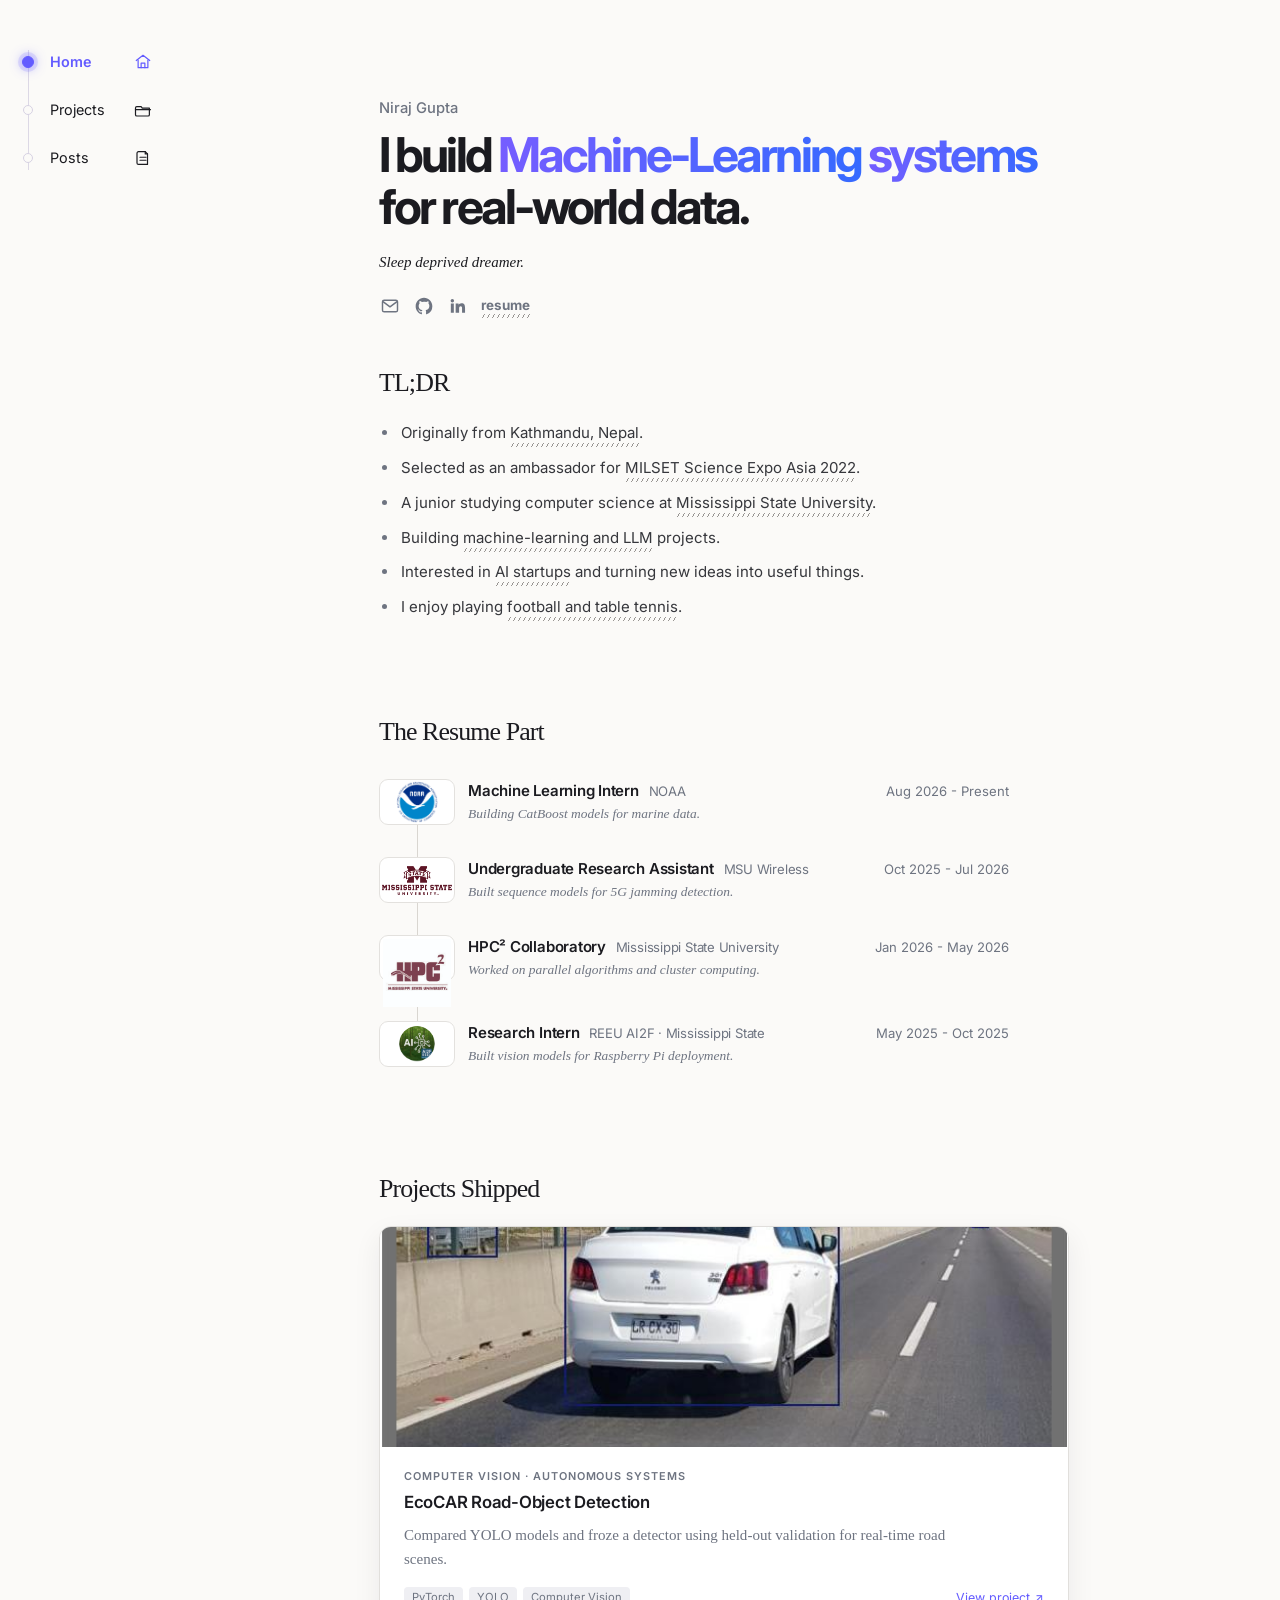
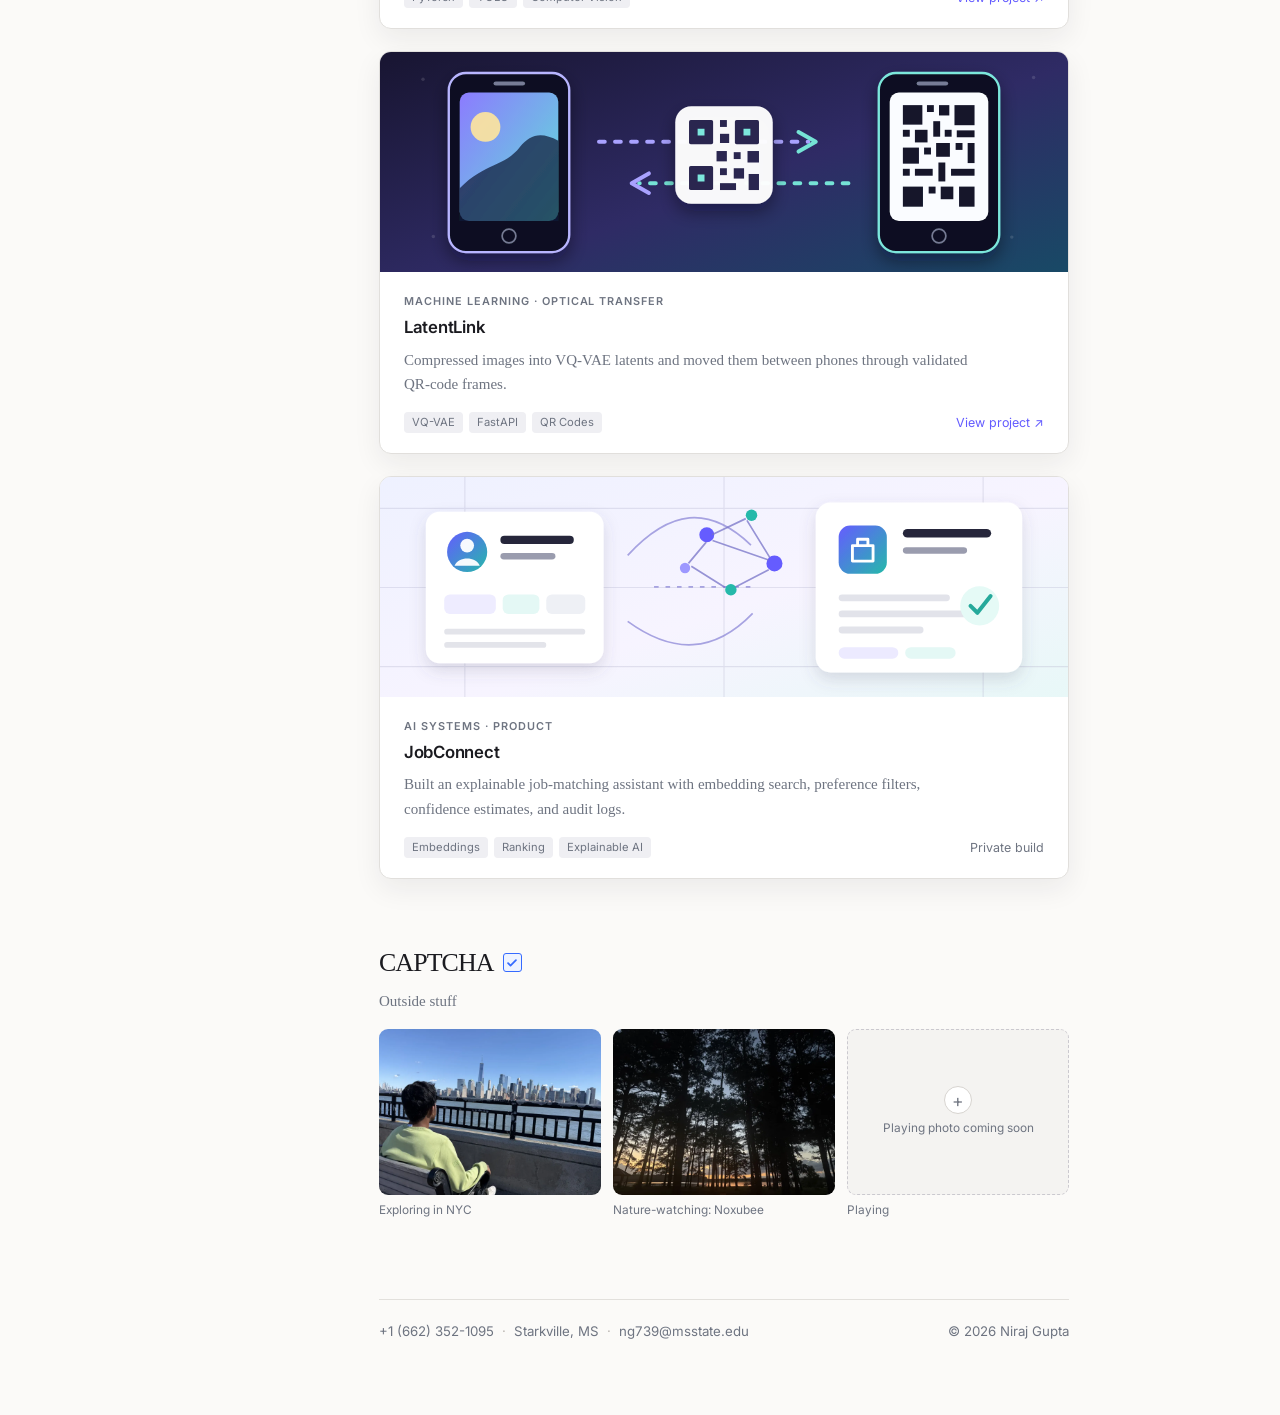
==== index.html @ d5a8932d "Add footer contact details" ====
<!DOCTYPE html>
<html lang="en">
  <head>
    <meta charset="UTF-8" />
    <meta name="viewport" content="width=device-width, initial-scale=1" />
    <link rel="icon" href="favicon.svg" type="image/svg+xml" />
    <title>Niraj Gupta</title>
    <meta name="description" content="Niraj Gupta is a computer science student and machine-learning researcher at Mississippi State University." />
    <link rel="canonical" href="https://guptaniraj.com.np/" />
    <meta property="og:title" content="Niraj Gupta" />
    <meta property="og:description" content="Computer science student and machine-learning researcher at Mississippi State University." />
    <meta property="og:url" content="https://guptaniraj.com.np/" />
    <meta property="og:type" content="website" />
    <meta name="twitter:card" content="summary" />
    <script type="application/ld+json">
      {
        "@context": "https://schema.org",
        "@type": "Person",
        "name": "Niraj Gupta",
        "url": "https://guptaniraj.com.np/",
        "affiliation": {
          "@type": "CollegeOrUniversity",
          "name": "Mississippi State University"
        },
        "sameAs": [
          "https://github.com/NirajVerse",
          "https://www.linkedin.com/in/ng9812"
        ]
      }
    </script>
    <link rel="preconnect" href="https://fonts.googleapis.com" />
    <link rel="preconnect" href="https://fonts.gstatic.com" crossorigin />
    <link href="https://fonts.googleapis.com/css2?family=Inter:wght@400;500;600;700&display=swap" rel="stylesheet" />
    <link rel="stylesheet" href="site.css" />
  </head>
  <body>
    <a class="skip-link" href="#main-content">Skip to content</a>
    <div class="site-layout">
      <nav class="side-nav" aria-label="Primary navigation">
        <ul>
          <li>
            <a href="index.html" aria-current="page">
              <span>Home</span>
              <svg viewBox="0 0 24 24" aria-hidden="true" focusable="false">
                <path d="m3 10 9-7 9 7"></path>
                <path d="M5.5 9.5v10h13v-10"></path>
                <path d="M9.5 19.5v-6h5v6"></path>
              </svg>
            </a>
          </li>
          <li>
            <a href="projects.html">
              <span>Projects</span>
              <svg viewBox="0 0 24 24" aria-hidden="true" focusable="false">
                <path d="M3.5 7.5h6l1.5 2h9.5v8.75A1.75 1.75 0 0 1 18.75 20h-15A1.75 1.75 0 0 1 2 18.25v-9A1.75 1.75 0 0 1 3.75 7.5Z"></path>
                <path d="M2 11.5h20"></path>
              </svg>
            </a>
          </li>
          <li>
            <a href="posts.html">
              <span>Posts</span>
              <svg viewBox="0 0 24 24" aria-hidden="true" focusable="false">
                <path d="M6 3.5h9l3 3v14H6a2 2 0 0 1-2-2v-13a2 2 0 0 1 2-2Z"></path>
                <path d="M15 3.5v3h3"></path>
                <path d="M8 11h8"></path>
                <path d="M8 15h8"></path>
              </svg>
            </a>
          </li>
        </ul>
      </nav>

      <main class="wrap" id="main-content">
        <header class="hero">
        <p class="eyebrow">Niraj Gupta</p>
        <h1>I build <span>Machine-Learning</span> <span>systems</span> for real-world data.</h1>
        <p class="hero-copy">Sleep deprived dreamer.</p>
        <nav class="external-links" aria-label="External links">
          <a class="icon-link" href="mailto:ng739@msstate.edu" aria-label="Email Niraj" title="Email">
            <svg viewBox="0 0 24 24" aria-hidden="true" focusable="false">
              <rect x="3" y="5" width="18" height="14" rx="2"></rect>
              <path d="m4 7 8 6 8-6"></path>
            </svg>
          </a>
          <a class="icon-link" href="https://github.com/NirajVerse" target="_blank" rel="noreferrer" aria-label="GitHub" title="GitHub">
            <svg class="brand-icon" viewBox="0 0 24 24" aria-hidden="true" focusable="false">
              <path d="M12 2C6.48 2 2 6.58 2 12.23c0 4.52 2.87 8.35 6.84 9.71.5.1.68-.22.68-.49 0-.24-.01-1.04-.01-1.88-2.78.62-3.37-1.2-3.37-1.2-.46-1.2-1.11-1.52-1.11-1.52-.91-.64.07-.63.07-.63 1 .08 1.53 1.06 1.53 1.06.9 1.57 2.35 1.12 2.92.86.09-.67.35-1.12.63-1.38-2.22-.26-4.56-1.15-4.56-5.11 0-1.13.4-2.05 1.05-2.77-.1-.27-.46-1.31.1-2.74 0 0 .86-.28 2.75 1.06A9.25 9.25 0 0 1 12 6.9c.85 0 1.7.12 2.5.34 1.88-1.34 2.74-1.06 2.74-1.06.56 1.43.21 2.47.1 2.74.66.72 1.06 1.64 1.06 2.77 0 3.97-2.35 4.84-4.58 5.1.36.32.68.93.68 1.88 0 1.36-.01 2.45-.01 2.79 0 .27.18.59.69.49A10.25 10.25 0 0 0 22 12.23C22 6.58 17.52 2 12 2Z"></path>
            </svg>
          </a>
          <a class="icon-link" href="https://www.linkedin.com/in/ng9812" target="_blank" rel="noreferrer" aria-label="LinkedIn" title="LinkedIn">
            <svg class="brand-icon" viewBox="0 0 24 24" aria-hidden="true" focusable="false">
              <path d="M5.2 3.5a2.1 2.1 0 1 0 0 4.2 2.1 2.1 0 0 0 0-4.2ZM3.4 8.9h3.6V20H3.4V8.9Zm5.8 0h3.45v1.52h.05c.48-.91 1.66-1.87 3.42-1.87 3.66 0 4.34 2.48 4.34 5.7V20h-3.6v-5.07c0-1.21-.02-2.77-1.64-2.77-1.65 0-1.9 1.33-1.9 2.69V20H9.2V8.9Z"></path>
            </svg>
          </a>
          <a class="resume-text-link" href="Niraj_Gupta_Resume_V2.pdf" target="_blank" rel="noreferrer">resume</a>
        </nav>
      </header>

      <p class="quick-list-label">TL;DR</p>
      <ul class="quick-list">
        <li>Originally from <span class="quick-highlight">Kathmandu, Nepal</span>.</li>
        <li>Selected as an ambassador for <span class="quick-highlight">MILSET Science Expo Asia 2022</span>.</li>
        <li>A junior studying computer science at <span class="quick-highlight">Mississippi State University</span>.</li>
        <li>Building <span class="quick-highlight">machine-learning and LLM</span> projects.</li>
        <li>Interested in <span class="quick-highlight">AI startups</span> and turning new ideas into useful things.</li>
        <li>I enjoy playing <span class="quick-highlight">football and table tennis</span>.</li>
      </ul>

      <section class="section resume-section" aria-labelledby="experience-heading">
        <h2 id="experience-heading">The Resume Part</h2>
        <ul class="resume-list">
          <li>
            <div class="resume-logo noaa-logo">
              <img src="assets/noaa-emblem.png" alt="NOAA emblem" />
            </div>
            <div>
              <h3>Machine Learning Intern <span>NOAA</span></h3>
              <p>Building CatBoost models for marine data.</p>
            </div>
            <time datetime="2026-08">Aug 2026 - Present</time>
          </li>
          <li>
            <div class="resume-logo msu-logo">
              <img class="msu-symbol" src="assets/mississippi-state-logo.png" alt="Mississippi State University logo" />
            </div>
            <div>
              <h3>Undergraduate Research Assistant <span>MSU Wireless</span></h3>
              <p>Built sequence models for 5G jamming detection.</p>
            </div>
            <time datetime="2025-10">Oct 2025 - Jul 2026</time>
          </li>
          <li>
            <div class="resume-logo hpc-logo">
              <img src="assets/hpc2-msu-logo.png" alt="HPC² Collaboratory at Mississippi State University logo" />
            </div>
            <div>
              <h3>HPC² Collaboratory <span>Mississippi State University</span></h3>
              <p>Worked on parallel algorithms and cluster computing.</p>
            </div>
            <time datetime="2026-01">Jan 2026 - May 2026</time>
          </li>
          <li>
            <div class="resume-logo ai2f-logo">
              <img src="assets/ai2f-reeu-logo.png" alt="AI2F REEU logo" />
            </div>
            <div>
              <h3>Research Intern <span>REEU AI2F · Mississippi State</span></h3>
              <p>Built vision models for Raspberry Pi deployment.</p>
            </div>
            <time datetime="2025-05">May 2025 - Oct 2025</time>
          </li>
        </ul>
      </section>

      <section class="section shipped-section" aria-labelledby="projects-heading">
        <h2 id="projects-heading">Projects Shipped</h2>
        <div class="project-showcase">
          <article class="project-card project-card-linkable">
            <a class="project-card-anchor" href="https://github.com/NirajVerse/yolo_car_road_detection" target="_blank" rel="noopener noreferrer" aria-label="View EcoCAR Road-Object Detection project on GitHub">
              <div class="project-card-media">
                <img src="assets/ecocar-detection-card.jpg" alt="YOLO road-object detections on a driving scene" decoding="async" />
              </div>
              <div class="project-card-body">
                <p class="project-card-kicker">Computer Vision · Autonomous Systems</p>
                <h3>EcoCAR Road-Object Detection</h3>
                <p class="project-card-description">Compared YOLO models and froze a detector using held-out validation for real-time road scenes.</p>
                <div class="project-card-footer">
                  <ul class="project-card-tags" aria-label="Technologies">
                    <li>PyTorch</li>
                    <li>YOLO</li>
                    <li>Computer Vision</li>
                  </ul>
                  <span class="project-card-cta">View project ↗</span>
                </div>
              </div>
            </a>
          </article>

          <article class="project-card project-card-linkable">
            <a class="project-card-anchor" href="https://github.com/NirajVerse/latent_link" target="_blank" rel="noopener noreferrer" aria-label="View LatentLink project on GitHub">
              <div class="project-card-media">
                <img src="assets/latentlink-card.svg" alt="Illustration of image transfer between phones through QR-code frames" decoding="async" />
              </div>
              <div class="project-card-body">
                <p class="project-card-kicker">Machine Learning · Optical Transfer</p>
                <h3>LatentLink</h3>
                <p class="project-card-description">Compressed images into VQ-VAE latents and moved them between phones through validated QR-code frames.</p>
                <div class="project-card-footer">
                  <ul class="project-card-tags" aria-label="Technologies">
                    <li>VQ-VAE</li>
                    <li>FastAPI</li>
                    <li>QR Codes</li>
                  </ul>
                  <span class="project-card-cta">View project ↗</span>
                </div>
              </div>
            </a>
          </article>

          <article class="project-card">
            <div class="project-card-media">
              <img src="assets/jobconnect-card.svg" alt="Illustration of explainable candidate-to-job matching" decoding="async" />
            </div>
            <div class="project-card-body">
              <p class="project-card-kicker">AI Systems · Product</p>
              <h3>JobConnect</h3>
              <p class="project-card-description">Built an explainable job-matching assistant with embedding search, preference filters, confidence estimates, and audit logs.</p>
              <div class="project-card-footer">
                <ul class="project-card-tags" aria-label="Technologies">
                  <li>Embeddings</li>
                  <li>Ranking</li>
                  <li>Explainable AI</li>
                </ul>
                <span class="project-card-status">Private build</span>
              </div>
            </div>
          </article>
        </div>
      </section>

      <section class="section life-section" aria-labelledby="life-heading">
        <h2 id="life-heading">
          CAPTCHA
          <span class="captcha-heading-check" aria-hidden="true">
            <svg viewBox="0 0 16 16" focusable="false">
              <path d="m3.5 8.2 2.8 2.8 6.2-6.2"></path>
            </svg>
          </span>
        </h2>
        <p class="life-subtitle">Outside stuff</p>

        <div class="life-gallery" aria-label="Personal photo gallery">
          <figure>
            <img class="life-photo" src="assets/life/exploring-nyc.webp" alt="Niraj sitting by the waterfront with the Lower Manhattan skyline in view" loading="lazy" decoding="async" />
            <figcaption>Exploring in NYC</figcaption>
          </figure>
          <figure>
            <img class="life-photo" src="assets/life/nature-watching-noxubee.webp" alt="Pine trees silhouetted against the sunset at Noxubee" loading="lazy" decoding="async" />
            <figcaption>Nature-watching: Noxubee</figcaption>
          </figure>
          <figure>
            <div class="life-photo-placeholder">
              <span class="life-photo-plus" aria-hidden="true">+</span>
              <span>Playing photo coming soon</span>
            </div>
            <figcaption>Playing</figcaption>
          </figure>
        </div>
      </section>

      <footer class="site-footer">
        <address class="footer-contact">
          <a href="tel:+16623521095">+1 (662) 352-1095</a>
          <span class="footer-separator" aria-hidden="true">·</span>
          <span>Starkville, MS</span>
          <span class="footer-separator" aria-hidden="true">·</span>
          <a href="mailto:ng739@msstate.edu">ng739@msstate.edu</a>
        </address>
        <span class="footer-copyright">© 2026 Niraj Gupta</span>
      </footer>
      </main>
    </div>
  </body>
</html>
---- site.css ----
:root {
  --page: #fbfaf8;
  --ink: #1b1b20;
  --muted: #6e7481;
  --accent: #635bff;
  --max-width: 690px;
}

* {
  box-sizing: border-box;
}

html {
  color-scheme: light;
  scroll-behavior: smooth;
}

body {
  margin: 0;
  color: var(--ink);
  background: var(--page);
  font-family: Inter, ui-sans-serif, -apple-system, BlinkMacSystemFont, "Segoe UI", sans-serif;
  font-size: 15.5px;
  line-height: 1.72;
  text-rendering: optimizeLegibility;
}

a {
  color: inherit;
  text-decoration-line: underline;
  text-decoration-color: #b9b7b5;
  text-decoration-style: dotted;
  text-decoration-thickness: 1px;
  text-underline-offset: 4px;
}

a:hover {
  color: var(--accent);
  text-decoration-color: currentColor;
}

a:focus-visible {
  outline: 2px solid var(--accent);
  outline-offset: 3px;
}

.skip-link {
  position: fixed;
  z-index: 20;
  top: 12px;
  left: 12px;
  padding: 8px 11px;
  color: var(--page);
  background: var(--ink);
  transform: translateY(-170%);
  transition: transform 160ms ease;
}

.skip-link:focus {
  transform: translateY(0);
}

.site-layout {
  display: grid;
  min-height: 100svh;
  grid-template-columns: 168px minmax(0, 1fr);
}

.side-nav {
  position: sticky;
  top: 0;
  align-self: start;
  padding: 40px 16px 24px;
}

.side-nav ul {
  position: relative;
  padding: 0;
  margin: 0;
  list-style: none;
}

.side-nav ul::before {
  position: absolute;
  z-index: 0;
  inset-block: 10px;
  inset-inline-start: 12px;
  inline-size: 1px;
  content: "";
  background: #dcd8e5;
  pointer-events: none;
}

.side-nav li + li {
  margin-top: 4px;
}

.side-nav a {
  position: relative;
  display: flex;
  align-items: center;
  justify-content: space-between;
  gap: 10px;
  min-block-size: 44px;
  padding-inline-start: 34px;
  color: var(--ink);
  font-size: 0.9rem;
  text-decoration: none;
}

.side-nav a::before {
  position: absolute;
  z-index: 1;
  inset-block-start: 50%;
  inset-inline-start: 12px;
  inline-size: 8px;
  block-size: 8px;
  border: 1.5px solid #d6d1e2;
  border-radius: 50%;
  content: "";
  background: var(--page);
  transform: translate(-50%, -50%);
  transition: border-color 150ms ease, box-shadow 150ms ease;
}

.side-nav a:hover::before {
  border-color: var(--accent);
}

.side-nav a:hover {
  color: var(--accent);
}

.side-nav a[aria-current="page"] {
  color: var(--accent);
  font-weight: 600;
}

.side-nav a[aria-current="page"]::before {
  inline-size: 10px;
  block-size: 10px;
  border-color: var(--accent);
  background: var(--accent);
  box-shadow: 0 0 0 4px rgba(99, 91, 255, 0.15), 0 0 12px rgba(99, 91, 255, 0.68);
}

.side-nav svg {
  inline-size: 18px;
  block-size: 18px;
  flex: 0 0 auto;
  fill: none;
  stroke: currentColor;
  stroke-linecap: round;
  stroke-linejoin: round;
  stroke-width: 1.6;
}

.wrap {
  width: min(calc(100% - 72px), var(--max-width));
  margin: 0 auto;
  padding: clamp(62px, 10vw, 96px) 0 72px;
}

h1,
h2,
h3,
p,
ul {
  margin-top: 0;
}

.hero {
  margin-bottom: 50px;
  scroll-margin-top: 24px;
}

.eyebrow {
  margin-bottom: 8px;
  color: var(--muted);
  font-size: 0.92rem;
  font-weight: 500;
}

h1 {
  margin-bottom: 17px;
  font-size: clamp(2.2rem, 5.4vw, 3rem);
  font-weight: 700;
  letter-spacing: -0.06em;
  line-height: 1.08;
}

h1 span {
  background: linear-gradient(90deg, #765dff, #356aff);
  -webkit-background-clip: text;
  background-clip: text;
  color: transparent;
  /* Preserve the headline's tight tracking while giving gradient glyphs paint room. */
  padding-inline: calc(0.06em + 2px);
  margin-inline: calc(-0.06em - 2px);
  -webkit-box-decoration-break: clone;
  box-decoration-break: clone;
}

.hero-copy {
  margin-bottom: 20px;
  color: var(--ink);
  font-family: Georgia, "Times New Roman", serif;
  font-size: 0.94rem;
  font-style: italic;
  line-height: 1.65;
}

.external-links {
  display: flex;
  flex-wrap: wrap;
  align-items: center;
  gap: 12px;
  color: var(--muted);
}

.icon-link {
  display: inline-grid;
  place-items: center;
  inline-size: 22px;
  block-size: 22px;
  color: var(--muted);
  text-decoration: none;
  transition: color 150ms ease;
}

.icon-link:hover {
  color: var(--accent);
}

.icon-link svg {
  inline-size: 20px;
  block-size: 20px;
  fill: none;
  stroke: currentColor;
  stroke-linecap: round;
  stroke-linejoin: round;
  stroke-width: 1.75;
}

.icon-link .brand-icon {
  fill: currentColor;
  stroke: none;
}

.resume-text-link {
  position: relative;
  display: inline-flex;
  align-items: center;
  min-block-size: 22px;
  color: var(--muted);
  font-size: 0.84rem;
  font-weight: 700;
  line-height: 1;
  text-decoration: none;
  transition: color 150ms ease;
}

.resume-text-link::after {
  position: absolute;
  inset-inline: 0;
  bottom: -1px;
  height: 4px;
  content: "";
  background-image: linear-gradient(120deg, transparent 42%, #999693 42% 58%, transparent 58%);
  background-repeat: repeat-x;
  background-size: 5px 4px;
}

.resume-text-link:hover {
  color: var(--accent);
}

.quick-list,
.work-list {
  padding-left: 20px;
}

.quick-list-label {
  margin-bottom: 22px;
  color: var(--ink);
  font-family: Georgia, "Times New Roman", serif;
  font-size: 1.62rem;
  font-weight: 400;
  letter-spacing: -0.035em;
  line-height: 1.2;
}

.quick-list {
  margin: 0;
  color: #36373c;
  font-size: 0.94rem;
}

.quick-list > li,
.work-list > li {
  padding-left: 2px;
}

.quick-list li + li {
  margin-top: 9px;
}

.quick-list li::marker,
.work-list li::marker {
  color: var(--muted);
}

.quick-highlight {
  padding-bottom: 5px;
  background-image: linear-gradient(120deg, transparent 42%, #999693 42% 58%, transparent 58%);
  background-repeat: repeat-x;
  background-position: 0 100%;
  background-size: 5px 4px;
}

.section {
  margin-top: 68px;
  scroll-margin-top: 24px;
}

h2 {
  margin-bottom: 18px;
  color: var(--muted);
  font-size: 0.78rem;
  font-weight: 600;
  letter-spacing: 0.075em;
  text-transform: uppercase;
}

.work-list {
  margin-bottom: 0;
}

.work-list > li + li {
  margin-top: 24px;
}

h3 {
  margin-bottom: 5px;
  font-size: 0.98rem;
  font-weight: 600;
  letter-spacing: -0.015em;
  line-height: 1.5;
}

h3 span {
  color: var(--muted);
  font-weight: 400;
}

.work-list p {
  margin-bottom: 0;
}

.detail-list {
  margin: 7px 0 0;
  padding-left: 19px;
}

.detail-list li {
  padding-left: 2px;
}

.detail-list li + li {
  margin-top: 5px;
}

.detail-list li::marker {
  color: var(--muted);
}

.tools {
  margin-top: 8px !important;
  color: var(--muted);
  font-size: 0.9rem;
}

.shipped-section > h2 {
  margin-bottom: 22px;
  color: var(--ink);
  font-family: Georgia, "Times New Roman", serif;
  font-size: 1.62rem;
  font-weight: 400;
  letter-spacing: -0.035em;
  line-height: 1.2;
  text-transform: none;
}

.project-showcase {
  display: grid;
  gap: 22px;
}

.project-card {
  position: relative;
  overflow: hidden;
  border: 1px solid #e1dfdc;
  border-radius: 12px;
  background: #fff;
  box-shadow: 0 10px 28px rgba(35, 35, 43, 0.07);
  transition: border-color 180ms ease, box-shadow 180ms ease, transform 180ms ease;
}

.project-card-linkable {
  cursor: pointer;
}

.project-card-anchor {
  display: block;
  color: var(--ink);
  touch-action: manipulation;
  text-decoration: none;
}

.project-card-anchor:hover {
  color: var(--ink);
  text-decoration: none;
}

.project-card-anchor:focus-visible {
  outline: 3px solid var(--accent);
  outline-offset: -3px;
}

.project-card-media {
  height: clamp(170px, 30vw, 220px);
  overflow: hidden;
  background: #eef0f5;
}

.project-card-media img {
  display: block;
  width: 100%;
  height: 100%;
  object-fit: cover;
}

.project-card:first-child .project-card-media img {
  object-position: 50% 45%;
}

.project-card-body {
  position: relative;
  padding: 22px 24px 20px;
}

.project-card-kicker {
  margin-bottom: 7px;
  color: var(--muted);
  font-size: 0.68rem;
  font-weight: 600;
  letter-spacing: 0.09em;
  line-height: 1.3;
  text-transform: uppercase;
}

.project-card h3 {
  margin-bottom: 7px;
  font-size: 1.05rem;
}

.project-card-description {
  max-width: 565px;
  margin-bottom: 16px;
  color: var(--muted);
  font-family: Georgia, "Times New Roman", serif;
  font-size: 0.94rem;
  line-height: 1.6;
}

.project-card-footer {
  position: relative;
  z-index: 1;
  display: flex;
  flex-wrap: wrap;
  gap: 14px;
  align-items: flex-end;
  justify-content: space-between;
}

.project-card-tags {
  display: flex;
  flex-wrap: wrap;
  gap: 6px;
  padding: 0;
  margin: 0;
  list-style: none;
}

.project-card-tags li {
  padding: 4px 8px;
  border-radius: 4px;
  color: var(--muted);
  background: #efeff3;
  font-size: 0.7rem;
  line-height: 1.2;
}

.project-card-cta,
.project-card-status {
  flex: 0 0 auto;
  color: var(--accent);
  font-size: 0.78rem;
  white-space: nowrap;
}

.project-card-status {
  color: var(--muted);
}

@media (hover: hover) and (pointer: fine) {
  .project-card-linkable:hover {
    border-color: #d4d0ca;
    box-shadow: 0 17px 38px rgba(35, 35, 43, 0.12);
    transform: translateY(-5px);
  }

  .project-card-linkable:hover .project-card-cta {
    color: #3f37d9;
  }
}

.project-card-linkable:focus-within {
  border-color: #d4d0ca;
  box-shadow: 0 17px 38px rgba(35, 35, 43, 0.12);
  transform: translateY(-5px);
}

.life-section > h2 {
  display: flex;
  gap: 9px;
  align-items: center;
  margin-bottom: 12px;
  color: var(--ink);
  font-family: Georgia, "Times New Roman", serif;
  font-size: 1.62rem;
  font-weight: 400;
  letter-spacing: -0.035em;
  line-height: 1.2;
  text-transform: none;
}

.captcha-heading-check {
  display: inline-grid;
  inline-size: 19px;
  block-size: 19px;
  flex: 0 0 auto;
  place-items: center;
  border: 1.5px solid #356aff;
  border-radius: 3px;
  color: #356aff;
  background: #eef3ff;
}

.captcha-heading-check svg {
  inline-size: 14px;
  block-size: 14px;
  fill: none;
  stroke: currentColor;
  stroke-linecap: round;
  stroke-linejoin: round;
  stroke-width: 2;
}

.life-subtitle {
  margin-bottom: 16px;
  color: var(--muted);
  font-family: Georgia, "Times New Roman", serif;
  font-size: 0.94rem;
  line-height: 1.5;
}

.life-gallery {
  display: grid;
  grid-template-columns: repeat(3, minmax(0, 1fr));
  gap: 12px;
}

.life-gallery figure {
  min-width: 0;
  margin: 0;
}

.life-photo {
  display: block;
  width: 100%;
  aspect-ratio: 4 / 3;
  border-radius: 9px;
  object-fit: cover;
}

.life-photo-placeholder {
  display: grid;
  min-height: 142px;
  aspect-ratio: 4 / 3;
  place-content: center;
  justify-items: center;
  gap: 7px;
  padding: 14px;
  border: 1px dashed #cbc9cf;
  border-radius: 9px;
  color: var(--muted);
  background: #f4f3f1;
  font-size: 0.74rem;
  line-height: 1.35;
  text-align: center;
}

.life-photo-plus {
  display: grid;
  place-items: center;
  inline-size: 28px;
  block-size: 28px;
  border: 1px solid #d7d4d0;
  border-radius: 50%;
  color: #777c87;
  background: #fff;
  font-size: 1.1rem;
  line-height: 1;
}

.life-gallery figcaption {
  margin-top: 7px;
  color: var(--muted);
  font-size: 0.74rem;
  line-height: 1.45;
}

.resume-list {
  position: relative;
  padding: 0;
  margin-block: 0;
  margin-inline: -30px 30px;
  list-style: none;
}

.resume-list::before {
  position: absolute;
  z-index: 0;
  inset-block: 33px;
  inset-inline-start: 38px;
  inline-size: 1px;
  content: "";
  background: #d9d6d1;
}

.resume-section {
  padding: 28px 30px;
}

.resume-section h2 {
  margin-inline-start: -30px;
  margin-bottom: 22px;
  color: var(--ink);
  font-family: Georgia, "Times New Roman", serif;
  font-size: 1.62rem;
  font-weight: 400;
  letter-spacing: -0.035em;
  line-height: 1.2;
  text-transform: none;
}

.resume-list li {
  position: relative;
  z-index: 1;
  display: grid;
  grid-template-columns: 76px minmax(0, 1fr) auto;
  gap: 13px;
  align-items: start;
  padding: 10px 0;
}

.resume-list li + li {
  margin-top: 12px;
}

.resume-list h3 {
  margin: 1px 0 2px;
  font-size: 0.94rem;
  line-height: 1.45;
}

.resume-list h3 span {
  margin-left: 6px;
  font-size: 0.82rem;
  font-weight: 400;
}

.resume-list p {
  margin: 0;
  color: var(--muted);
  font-family: Georgia, "Times New Roman", serif;
  font-size: 0.84rem;
  font-style: italic;
  line-height: 1.5;
}

.resume-list time {
  padding-top: 3px;
  color: var(--muted);
  font-size: 0.82rem;
  line-height: 1.5;
  white-space: nowrap;
}

.resume-logo {
  display: grid;
  place-items: center;
  inline-size: 76px;
  block-size: 46px;
  border: 1px solid #e3e1de;
  border-radius: 9px;
  background: #fff;
}

.resume-logo img {
  display: block;
  inline-size: 100%;
  block-size: 100%;
  object-fit: contain;
  padding: 3px;
}

.resume-logo img.msu-symbol {
  object-fit: contain;
  padding: 2px;
}

.resume-logo.noaa-logo img {
  inline-size: 42px;
  block-size: 42px;
  padding: 0;
}

.resume-logo.ai2f-logo img {
  inline-size: 36px;
  block-size: 36px;
  padding: 0;
  border-radius: 50%;
}

.resume-logo.hpc-logo {
  margin-bottom: 8px;
}

.compact-section p {
  margin-bottom: 12px;
}

.compact-section p:last-child {
  margin-bottom: 0;
}

.site-footer {
  display: flex;
  flex-wrap: wrap;
  gap: 12px 24px;
  align-items: center;
  justify-content: space-between;
  margin-top: 80px;
  padding-top: 20px;
  border-top: 1px solid #e2e0dc;
  color: var(--muted);
  font-size: 0.83rem;
}

.footer-contact {
  display: flex;
  flex-wrap: wrap;
  gap: 8px;
  align-items: center;
  margin: 0;
  font-style: normal;
}

.footer-contact a {
  color: inherit;
  text-decoration: none;
}

.footer-contact a:hover {
  color: var(--accent);
}

.footer-separator {
  color: #b8b5b0;
}

.footer-copyright {
  white-space: nowrap;
}

.page-label {
  margin-bottom: 26px;
  color: var(--muted);
  font-size: 0.78rem;
  font-weight: 600;
  letter-spacing: 0.075em;
  line-height: 1.2;
  text-transform: uppercase;
}

.writing-header {
  margin-bottom: 52px;
}

.writing-header h1 {
  margin-bottom: 8px;
}

.writing-header p {
  margin-bottom: 0;
  color: var(--muted);
}

.post-index {
  padding: 0;
  margin: 0;
  list-style: none;
}

.post-index a {
  display: grid;
  grid-template-columns: minmax(0, 1fr) auto;
  gap: 20px;
  align-items: baseline;
  padding: 7px 0;
  color: inherit;
  text-decoration: none;
}

.post-index-title {
  font-weight: 500;
  letter-spacing: -0.015em;
}

.post-index time {
  color: var(--muted);
  font-size: 0.9rem;
  white-space: nowrap;
}

.post-index a:hover .post-index-title,
.post-index a:hover time {
  color: var(--accent);
}

.post-back {
  margin-bottom: 28px;
  color: var(--muted);
  font-size: 0.9rem;
}

.post-back a {
  text-decoration: none;
}

.post-header {
  margin-bottom: 46px;
}

.post-kicker,
.post-meta {
  color: var(--muted);
  font-size: 0.9rem;
}

.post-kicker {
  margin-bottom: 10px;
  font-weight: 500;
}

.post-header h1 {
  margin-bottom: 14px;
  font-size: clamp(2.2rem, 5vw, 2.8rem);
}

.post-meta {
  margin-bottom: 20px;
}

.post-dek {
  margin-bottom: 0;
  color: var(--muted);
  font-size: 1.08rem;
  line-height: 1.65;
}

.post-body > p,
.post-body > ul,
.post-table-wrap {
  margin-bottom: 21px;
}

.post-body h2 {
  margin: 48px 0 13px;
  color: var(--ink);
  font-size: 1.5rem;
  font-weight: 700;
  letter-spacing: -0.04em;
  line-height: 1.25;
  text-transform: none;
}

.post-body ul {
  padding-left: 21px;
}

.post-body li + li {
  margin-top: 7px;
}

.post-note {
  color: var(--muted);
  font-size: 0.93rem;
}

.post-table-wrap {
  overflow-x: auto;
}

.post-table {
  width: 100%;
  border-collapse: collapse;
  font-size: 0.94rem;
}

.post-table th,
.post-table td {
  padding: 10px 8px;
  border-bottom: 1px solid #e7e5e2;
  text-align: left;
  white-space: nowrap;
}

.post-table thead th {
  border-top: 1px solid #e7e5e2;
  color: var(--muted);
  font-size: 0.75rem;
  font-weight: 600;
  letter-spacing: 0.03em;
}

.post-table tbody th {
  font-weight: 500;
}

.post-table .is-selected {
  color: var(--accent);
  font-weight: 600;
}

.post-figure {
  margin: 28px 0 21px;
}

.post-figure img {
  display: block;
  width: 100%;
  height: auto;
  border: 1px solid #e7e5e2;
}

.post-figure figcaption {
  margin-top: 8px;
  color: var(--muted);
  font-size: 0.86rem;
  line-height: 1.55;
}

.project-index {
  padding: 0;
  margin: 0;
  list-style: none;
  border-top: 1px solid #e7e5e2;
}

.project-index > li {
  border-bottom: 1px solid #e7e5e2;
}

.project-index > li:not(.project-entry) > a,
.project-index > li.project-entry {
  display: grid;
  grid-template-columns: minmax(0, 1fr) auto;
  gap: 20px;
  padding: 15px 0;
  color: inherit;
  text-decoration: none;
}

.project-summary {
  display: block;
  min-width: 0;
  color: var(--muted);
  text-decoration: none;
}

.project-name {
  color: var(--ink);
  font-weight: 600;
  letter-spacing: -0.015em;
}

.project-actions {
  display: flex;
  flex-direction: column;
  align-items: flex-start;
  gap: 2px;
}

.project-repo,
.project-case-study {
  padding-top: 2px;
  color: var(--muted);
  font-size: 0.8rem;
  white-space: nowrap;
  text-decoration: none;
}

.project-index > li:not(.project-entry) > a:hover .project-name,
.project-index > li:not(.project-entry) > a:hover .project-repo,
.project-summary:hover .project-name,
.project-repo:hover,
.project-case-study:hover {
  color: var(--accent);
}

.project-index > li.project-entry > .project-summary:hover {
  color: var(--muted);
}

@media (max-width: 720px) {
  .site-layout {
    display: block;
  }

  .side-nav {
    position: sticky;
    z-index: 10;
    top: 0;
    inline-size: 100%;
    block-size: auto;
    padding: 0 16px;
    margin-top: 0;
    border: 0;
    border-bottom: 1px solid #e7e5e2;
    border-radius: 0;
    background: rgba(251, 250, 248, 0.94);
    backdrop-filter: blur(10px);
  }

  .side-nav ul::before,
  .side-nav a::before {
    content: none;
  }

  .side-nav ul {
    display: grid;
    grid-template-columns: repeat(3, minmax(0, 1fr));
    max-inline-size: 480px;
    margin-inline: auto;
  }

  .side-nav li + li {
    margin-top: 0;
  }

  .side-nav a {
    justify-content: center;
    gap: 7px;
    min-block-size: 52px;
    padding-inline-start: 0;
    font-size: 0.84rem;
  }

  .side-nav svg {
    inline-size: 16px;
    block-size: 16px;
  }

  .project-index > li:not(.project-entry) > a,
  .project-index > li.project-entry {
    grid-template-columns: 1fr;
    gap: 3px;
  }

  .post-index a {
    grid-template-columns: 1fr;
    gap: 2px;
    padding: 9px 0;
  }

  .resume-list li {
    grid-template-columns: 76px minmax(0, 1fr);
    gap: 4px 12px;
  }

  .resume-list {
    margin-inline: -20px 20px;
  }

  .resume-logo {
    grid-row: span 2;
  }

  .resume-list time {
    padding-top: 0;
    grid-column: 2;
  }

  .resume-section {
    padding: 24px 20px;
  }

  .resume-section h2 {
    margin-inline-start: -20px;
  }

  .project-repo,
  .project-case-study {
    padding-top: 0;
  }

  .project-actions {
    align-items: flex-start;
  }

}

@media (max-width: 560px) {
  body {
    font-size: 15px;
  }

  .wrap {
    width: min(calc(100% - 32px), var(--max-width));
    padding-top: 52px;
  }

  h1 {
    font-size: clamp(2.05rem, 10vw, 2.65rem);
  }

  .section {
    margin-top: 54px;
  }

  .project-card-body {
    padding: 19px 18px 18px;
  }

  .project-card-footer {
    align-items: flex-start;
    flex-direction: column;
  }

  .life-gallery {
    grid-template-columns: 1fr;
    gap: 18px;
  }

  .life-photo-placeholder {
    min-height: 190px;
  }

  .site-footer {
    align-items: flex-start;
    flex-direction: column;
  }

  .footer-separator {
    display: none;
  }

  .footer-contact {
    gap: 6px 14px;
  }

}

@media (prefers-reduced-motion: reduce) {
  .project-card {
    transition: none;
  }

  .project-card-linkable:hover,
  .project-card-linkable:focus-within {
    transform: none;
  }
}
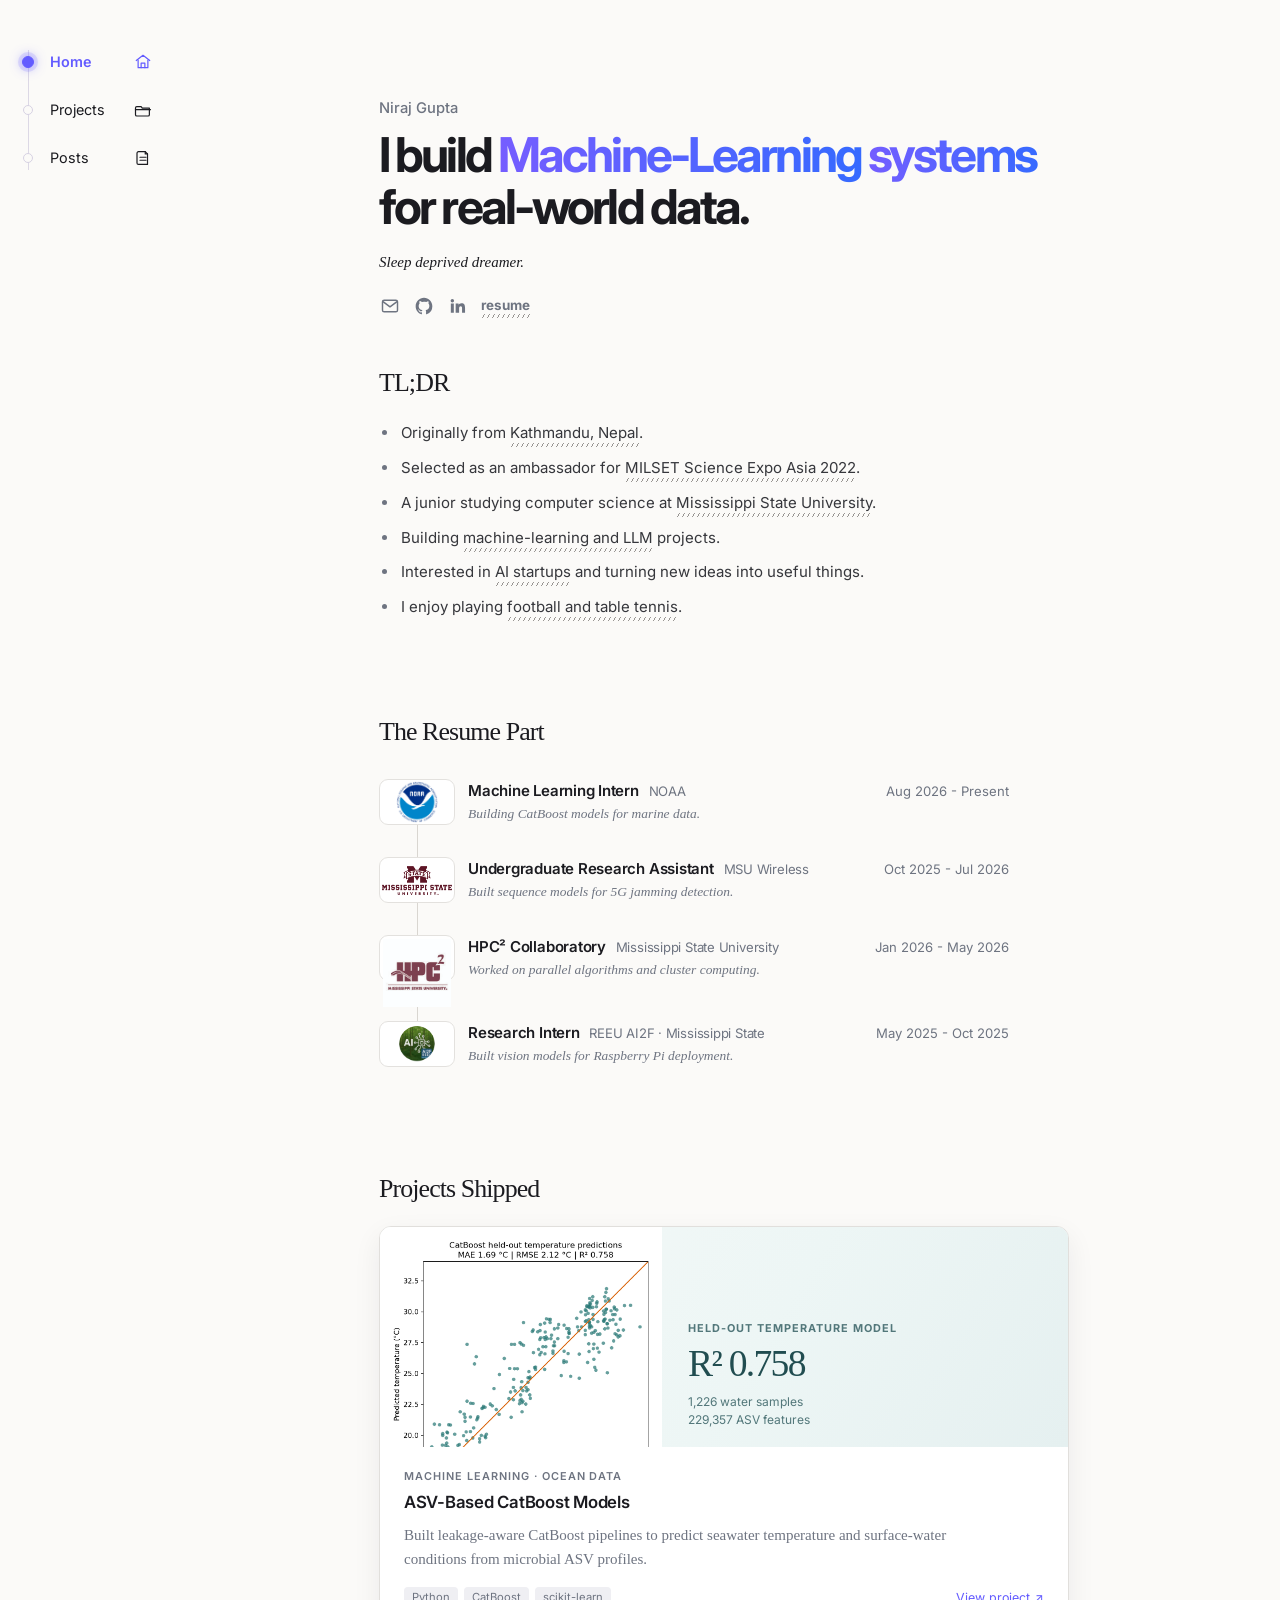
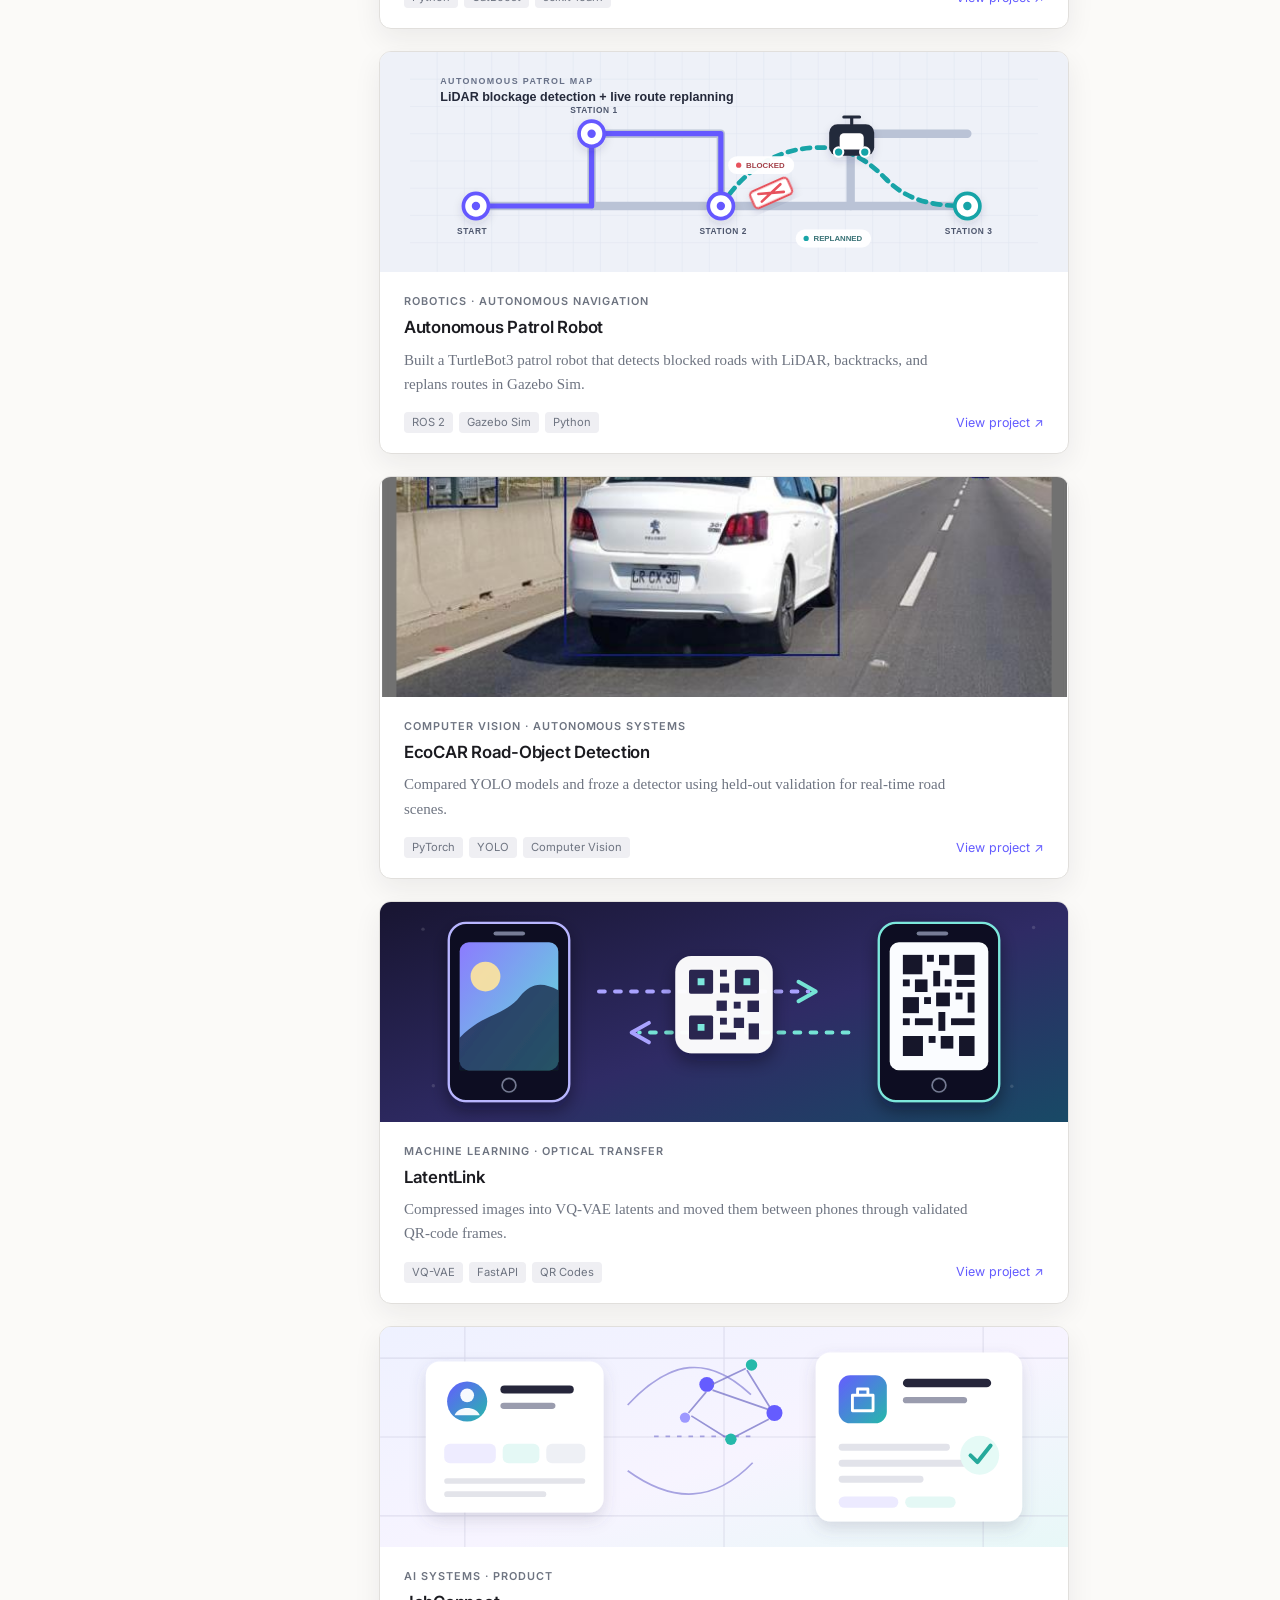
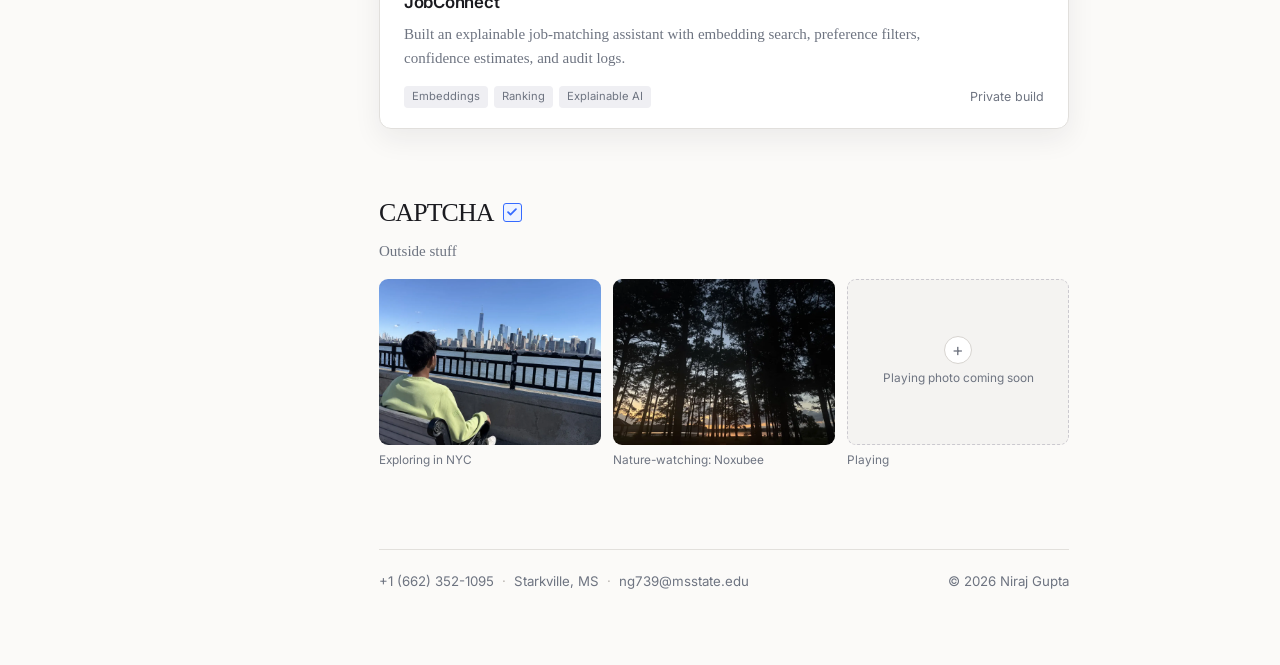
==== commit 57fd92eb: "Add ASV and patrol robot projects" ====
--- a/index.html
+++ b/index.html
@@ -157,8 +157,56 @@
         <h2 id="projects-heading">Projects Shipped</h2>
         <div class="project-showcase">
           <article class="project-card project-card-linkable">
+            <a class="project-card-anchor" href="https://github.com/NirajVerse/ASV-based-catboost-models" target="_blank" rel="noopener noreferrer" aria-label="View ASV-Based CatBoost Models project on GitHub">
+              <div class="project-card-media project-card-media-asv">
+                <img src="assets/asv-catboost-observed-vs-predicted.png" alt="Observed versus predicted held-out water temperature from the CatBoost model" decoding="async" />
+                <div class="project-card-media-stats" aria-hidden="true">
+                  <span class="project-card-media-eyebrow">Held-out temperature model</span>
+                  <strong class="project-card-media-metric">R² 0.758</strong>
+                  <span class="project-card-media-detail">1,226 water samples</span>
+                  <span class="project-card-media-detail">229,357 ASV features</span>
+                </div>
+              </div>
+              <div class="project-card-body">
+                <p class="project-card-kicker">Machine Learning · Ocean Data</p>
+                <h3>ASV-Based CatBoost Models</h3>
+                <p class="project-card-description">Built leakage-aware CatBoost pipelines to predict seawater temperature and surface-water conditions from microbial ASV profiles.</p>
+                <div class="project-card-footer">
+                  <ul class="project-card-tags" aria-label="Technologies">
+                    <li>Python</li>
+                    <li>CatBoost</li>
+                    <li>scikit-learn</li>
+                  </ul>
+                  <span class="project-card-cta">View project ↗</span>
+                </div>
+              </div>
+            </a>
+          </article>
+
+          <article class="project-card project-card-linkable">
+            <a class="project-card-anchor" href="https://github.com/NirajVerse/autonomous_patrol_robot" target="_blank" rel="noopener noreferrer" aria-label="View Autonomous Patrol Robot project on GitHub">
+              <div class="project-card-media project-card-media-robot">
+                <img src="assets/autonomous-patrol-card.svg" alt="Patrol route diagram showing stations, a blocked road, and an autonomous replanned path" decoding="async" />
+              </div>
+              <div class="project-card-body">
+                <p class="project-card-kicker">Robotics · Autonomous Navigation</p>
+                <h3>Autonomous Patrol Robot</h3>
+                <p class="project-card-description">Built a TurtleBot3 patrol robot that detects blocked roads with LiDAR, backtracks, and replans routes in Gazebo Sim.</p>
+                <div class="project-card-footer">
+                  <ul class="project-card-tags" aria-label="Technologies">
+                    <li>ROS 2</li>
+                    <li>Gazebo Sim</li>
+                    <li>Python</li>
+                  </ul>
+                  <span class="project-card-cta">View project ↗</span>
+                </div>
+              </div>
+            </a>
+          </article>
+
+          <article class="project-card project-card-linkable">
             <a class="project-card-anchor" href="https://github.com/NirajVerse/yolo_car_road_detection" target="_blank" rel="noopener noreferrer" aria-label="View EcoCAR Road-Object Detection project on GitHub">
-              <div class="project-card-media">
+              <div class="project-card-media project-card-media-road">
                 <img src="assets/ecocar-detection-card.jpg" alt="YOLO road-object detections on a driving scene" decoding="async" />
               </div>
               <div class="project-card-body">
--- a/site.css
+++ b/site.css
@@ -440,8 +440,90 @@
   object-fit: cover;
 }
 
-.project-card:first-child .project-card-media img {
+.project-card-media-road img {
   object-position: 50% 45%;
+}
+
+.project-card-media-asv {
+  display: grid;
+  grid-template-columns: minmax(150px, 0.82fr) minmax(250px, 1.18fr);
+  align-items: stretch;
+  background: linear-gradient(122deg, #f5f9f8 0%, #edf6f5 55%, #e5f0f0 100%);
+}
+
+.project-card-media-asv > img {
+  object-fit: contain;
+  padding: 9px;
+  background: #fff;
+}
+
+.project-card-media-stats {
+  display: flex;
+  flex-direction: column;
+  justify-content: center;
+  padding: 22px 26px;
+  color: #315d60;
+}
+
+.project-card-media-eyebrow {
+  margin-bottom: 7px;
+  color: #52777a;
+  font-size: 0.68rem;
+  font-weight: 700;
+  letter-spacing: 0.09em;
+  text-transform: uppercase;
+}
+
+.project-card-media-metric {
+  margin-bottom: 10px;
+  color: #214d50;
+  font-family: Georgia, "Times New Roman", serif;
+  font-size: clamp(1.65rem, 4vw, 2.35rem);
+  font-weight: 400;
+  letter-spacing: -0.045em;
+  line-height: 1;
+}
+
+.project-card-media-detail {
+  color: #52777a;
+  font-size: 0.75rem;
+  line-height: 1.55;
+}
+
+.project-card-media-robot {
+  background: #eef1f8;
+}
+
+.project-card-media-robot img {
+  object-fit: contain;
+}
+
+@media (max-width: 520px) {
+  .project-card-media-asv {
+    grid-template-columns: 44% 56%;
+  }
+
+  .project-card-media-asv > img {
+    padding: 6px;
+  }
+
+  .project-card-media-stats {
+    padding: 13px 11px;
+  }
+
+  .project-card-media-eyebrow {
+    margin-bottom: 5px;
+    font-size: 0.54rem;
+  }
+
+  .project-card-media-metric {
+    margin-bottom: 7px;
+    font-size: 1.35rem;
+  }
+
+  .project-card-media-detail {
+    font-size: 0.64rem;
+  }
 }
 
 .project-card-body {
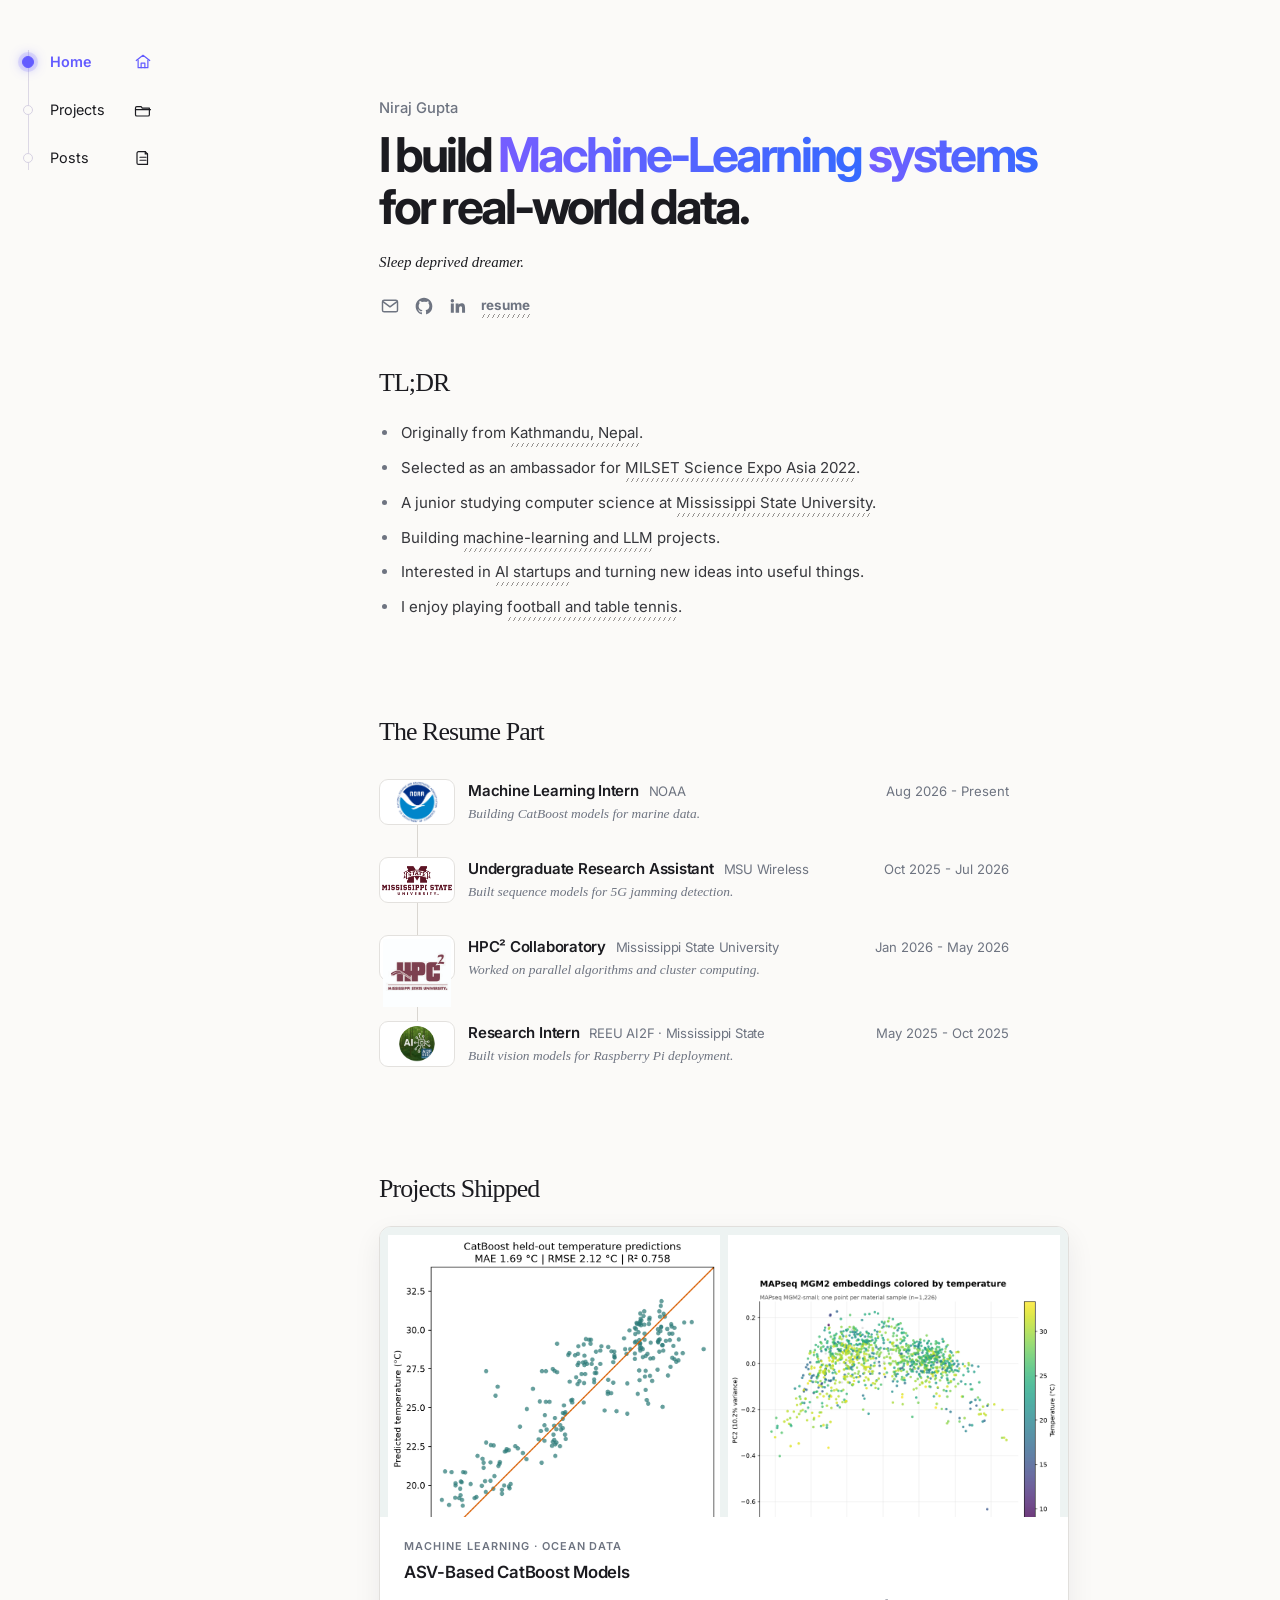
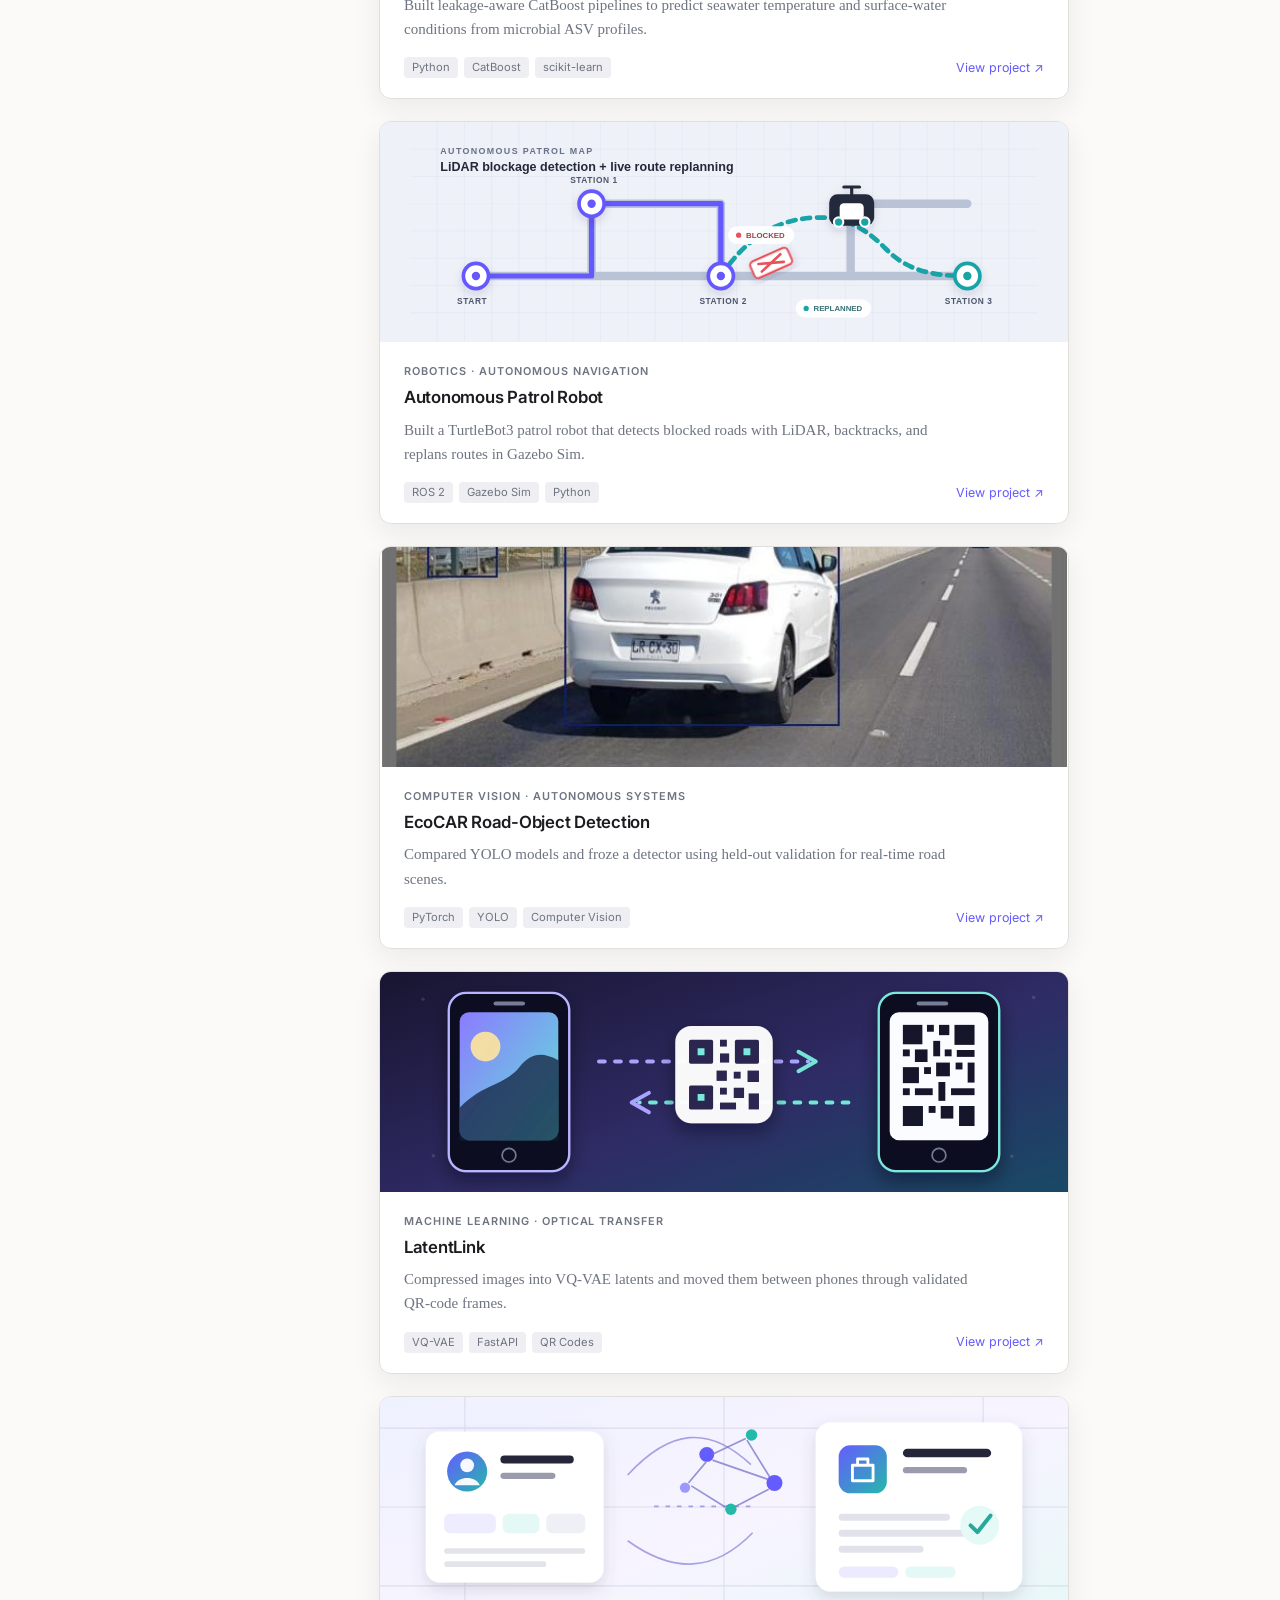
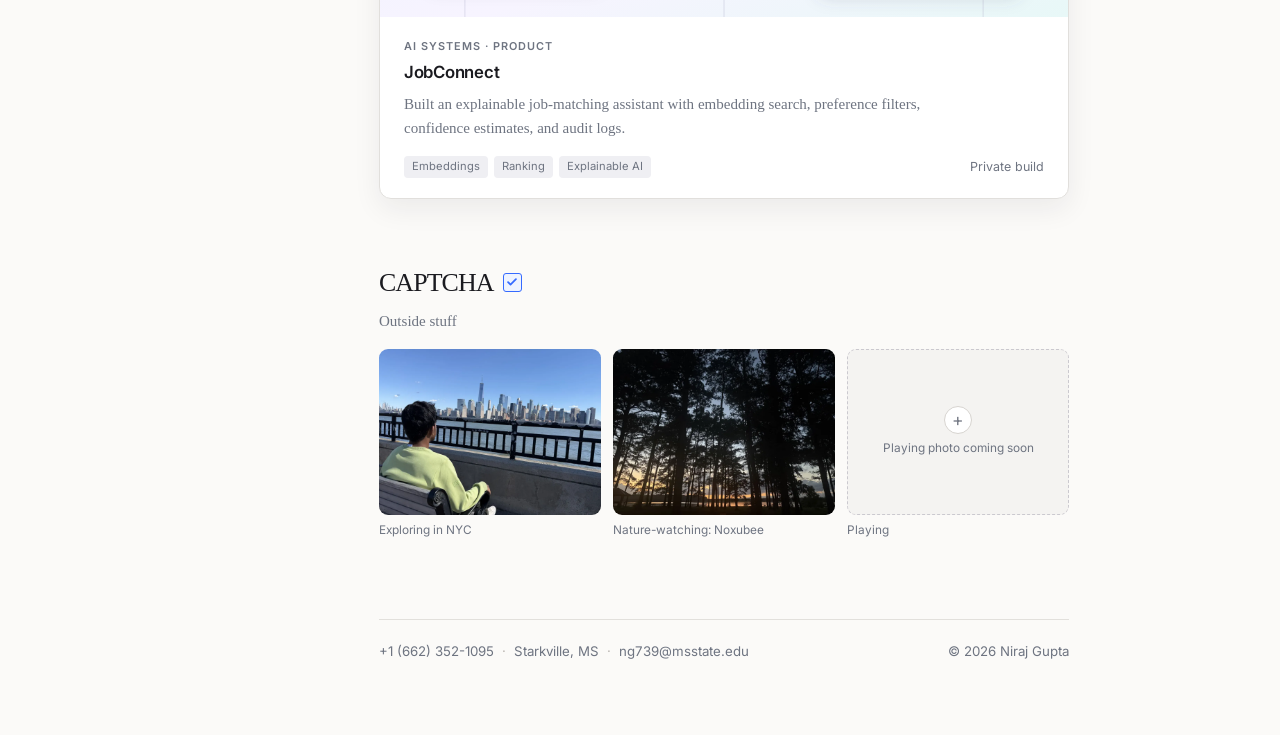
==== commit 9291f860: "Combine ASV project graphs" ====
--- a/index.html
+++ b/index.html
@@ -160,12 +160,7 @@
             <a class="project-card-anchor" href="https://github.com/NirajVerse/ASV-based-catboost-models" target="_blank" rel="noopener noreferrer" aria-label="View ASV-Based CatBoost Models project on GitHub">
               <div class="project-card-media project-card-media-asv">
                 <img src="assets/asv-catboost-observed-vs-predicted.png" alt="Observed versus predicted held-out water temperature from the CatBoost model" decoding="async" />
-                <div class="project-card-media-stats" aria-hidden="true">
-                  <span class="project-card-media-eyebrow">Held-out temperature model</span>
-                  <strong class="project-card-media-metric">R² 0.758</strong>
-                  <span class="project-card-media-detail">1,226 water samples</span>
-                  <span class="project-card-media-detail">229,357 ASV features</span>
-                </div>
+                <img src="assets/asv-mapseq-pca-temperature.png" alt="MAPseq MGM2 embeddings colored by water temperature for 1,226 samples" decoding="async" />
               </div>
               <div class="project-card-body">
                 <p class="project-card-kicker">Machine Learning · Ocean Data</p>
--- a/site.css
+++ b/site.css
@@ -446,48 +446,17 @@
 
 .project-card-media-asv {
   display: grid;
-  grid-template-columns: minmax(150px, 0.82fr) minmax(250px, 1.18fr);
-  align-items: stretch;
-  background: linear-gradient(122deg, #f5f9f8 0%, #edf6f5 55%, #e5f0f0 100%);
+  grid-template-columns: repeat(2, minmax(0, 1fr));
+  gap: 8px;
+  height: clamp(220px, 40vw, 290px);
+  padding: 8px;
+  background: #edf3f2;
 }
 
 .project-card-media-asv > img {
+  min-width: 0;
   object-fit: contain;
-  padding: 9px;
   background: #fff;
-}
-
-.project-card-media-stats {
-  display: flex;
-  flex-direction: column;
-  justify-content: center;
-  padding: 22px 26px;
-  color: #315d60;
-}
-
-.project-card-media-eyebrow {
-  margin-bottom: 7px;
-  color: #52777a;
-  font-size: 0.68rem;
-  font-weight: 700;
-  letter-spacing: 0.09em;
-  text-transform: uppercase;
-}
-
-.project-card-media-metric {
-  margin-bottom: 10px;
-  color: #214d50;
-  font-family: Georgia, "Times New Roman", serif;
-  font-size: clamp(1.65rem, 4vw, 2.35rem);
-  font-weight: 400;
-  letter-spacing: -0.045em;
-  line-height: 1;
-}
-
-.project-card-media-detail {
-  color: #52777a;
-  font-size: 0.75rem;
-  line-height: 1.55;
 }
 
 .project-card-media-robot {
@@ -500,29 +469,10 @@
 
 @media (max-width: 520px) {
   .project-card-media-asv {
-    grid-template-columns: 44% 56%;
-  }
-
-  .project-card-media-asv > img {
+    grid-template-columns: 1fr;
+    grid-template-rows: repeat(2, minmax(0, 1fr));
+    height: clamp(330px, 112vw, 390px);
     padding: 6px;
-  }
-
-  .project-card-media-stats {
-    padding: 13px 11px;
-  }
-
-  .project-card-media-eyebrow {
-    margin-bottom: 5px;
-    font-size: 0.54rem;
-  }
-
-  .project-card-media-metric {
-    margin-bottom: 7px;
-    font-size: 1.35rem;
-  }
-
-  .project-card-media-detail {
-    font-size: 0.64rem;
   }
 }
 
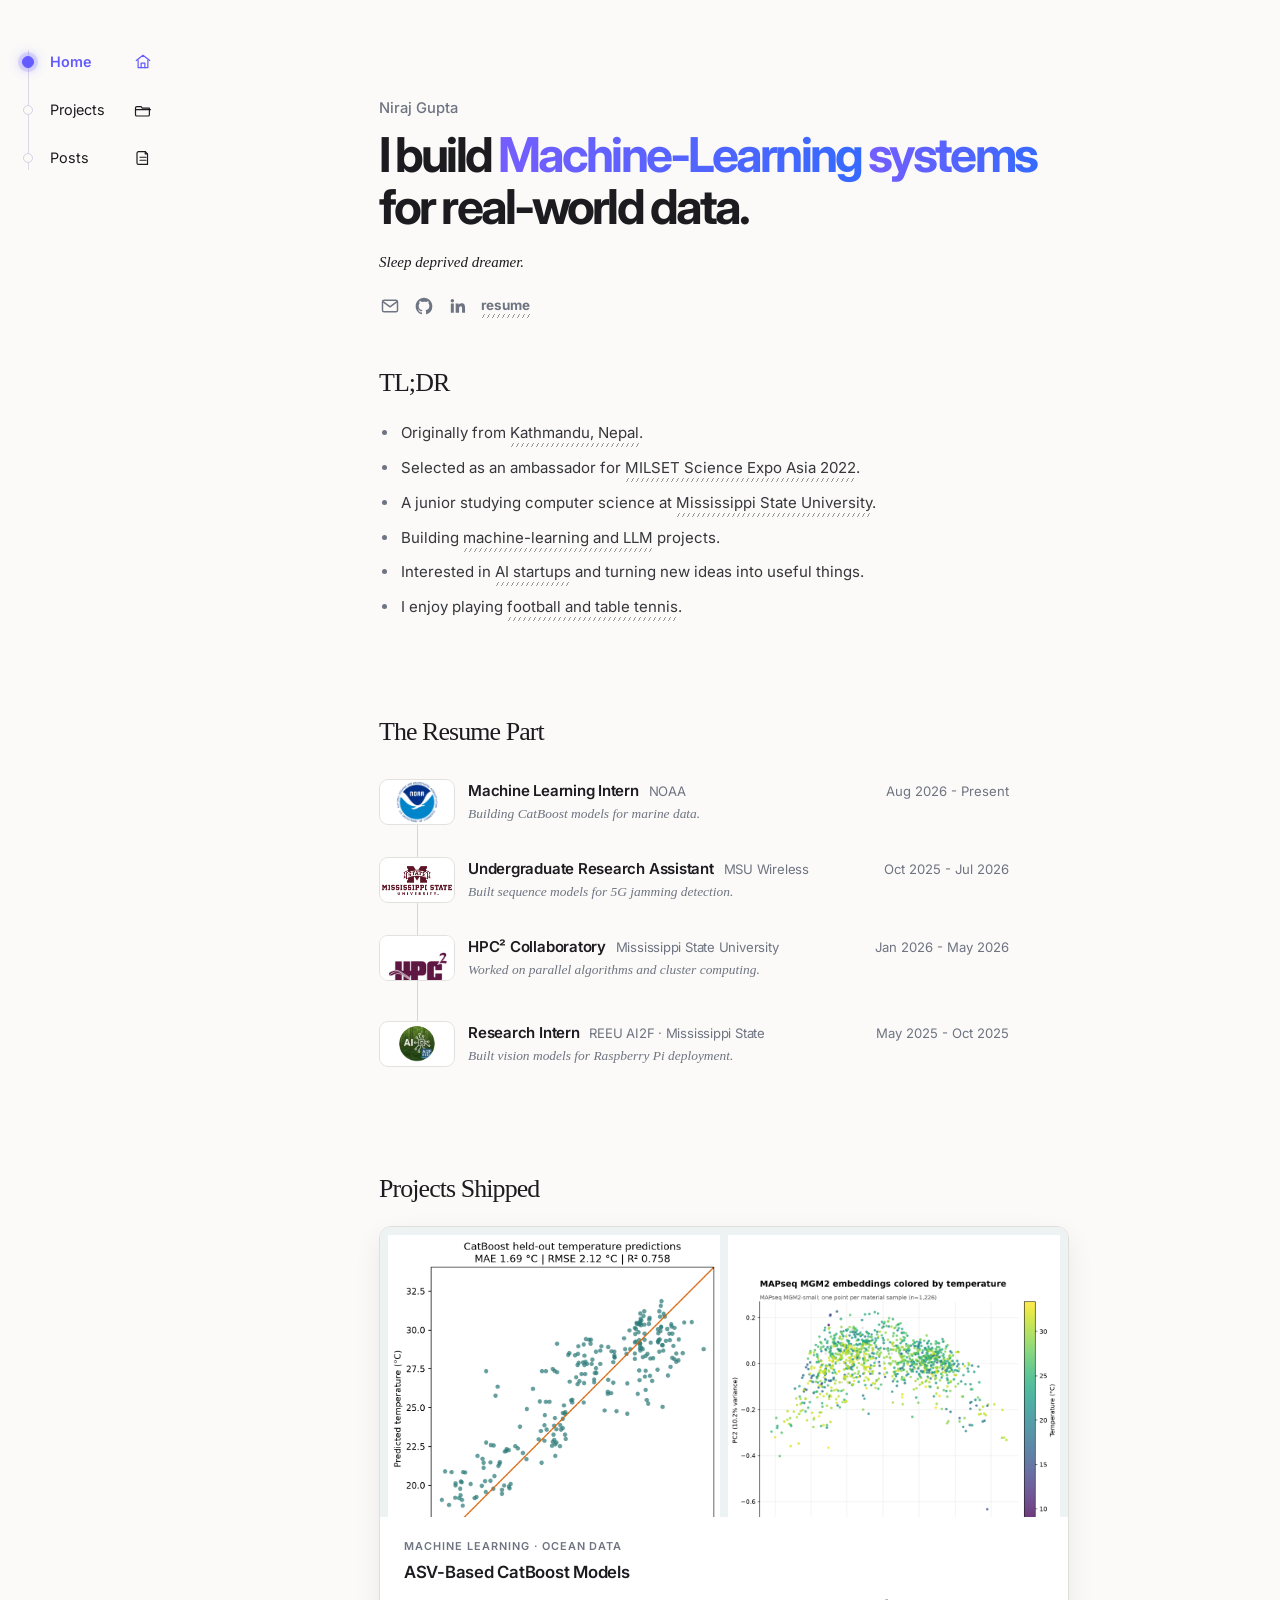
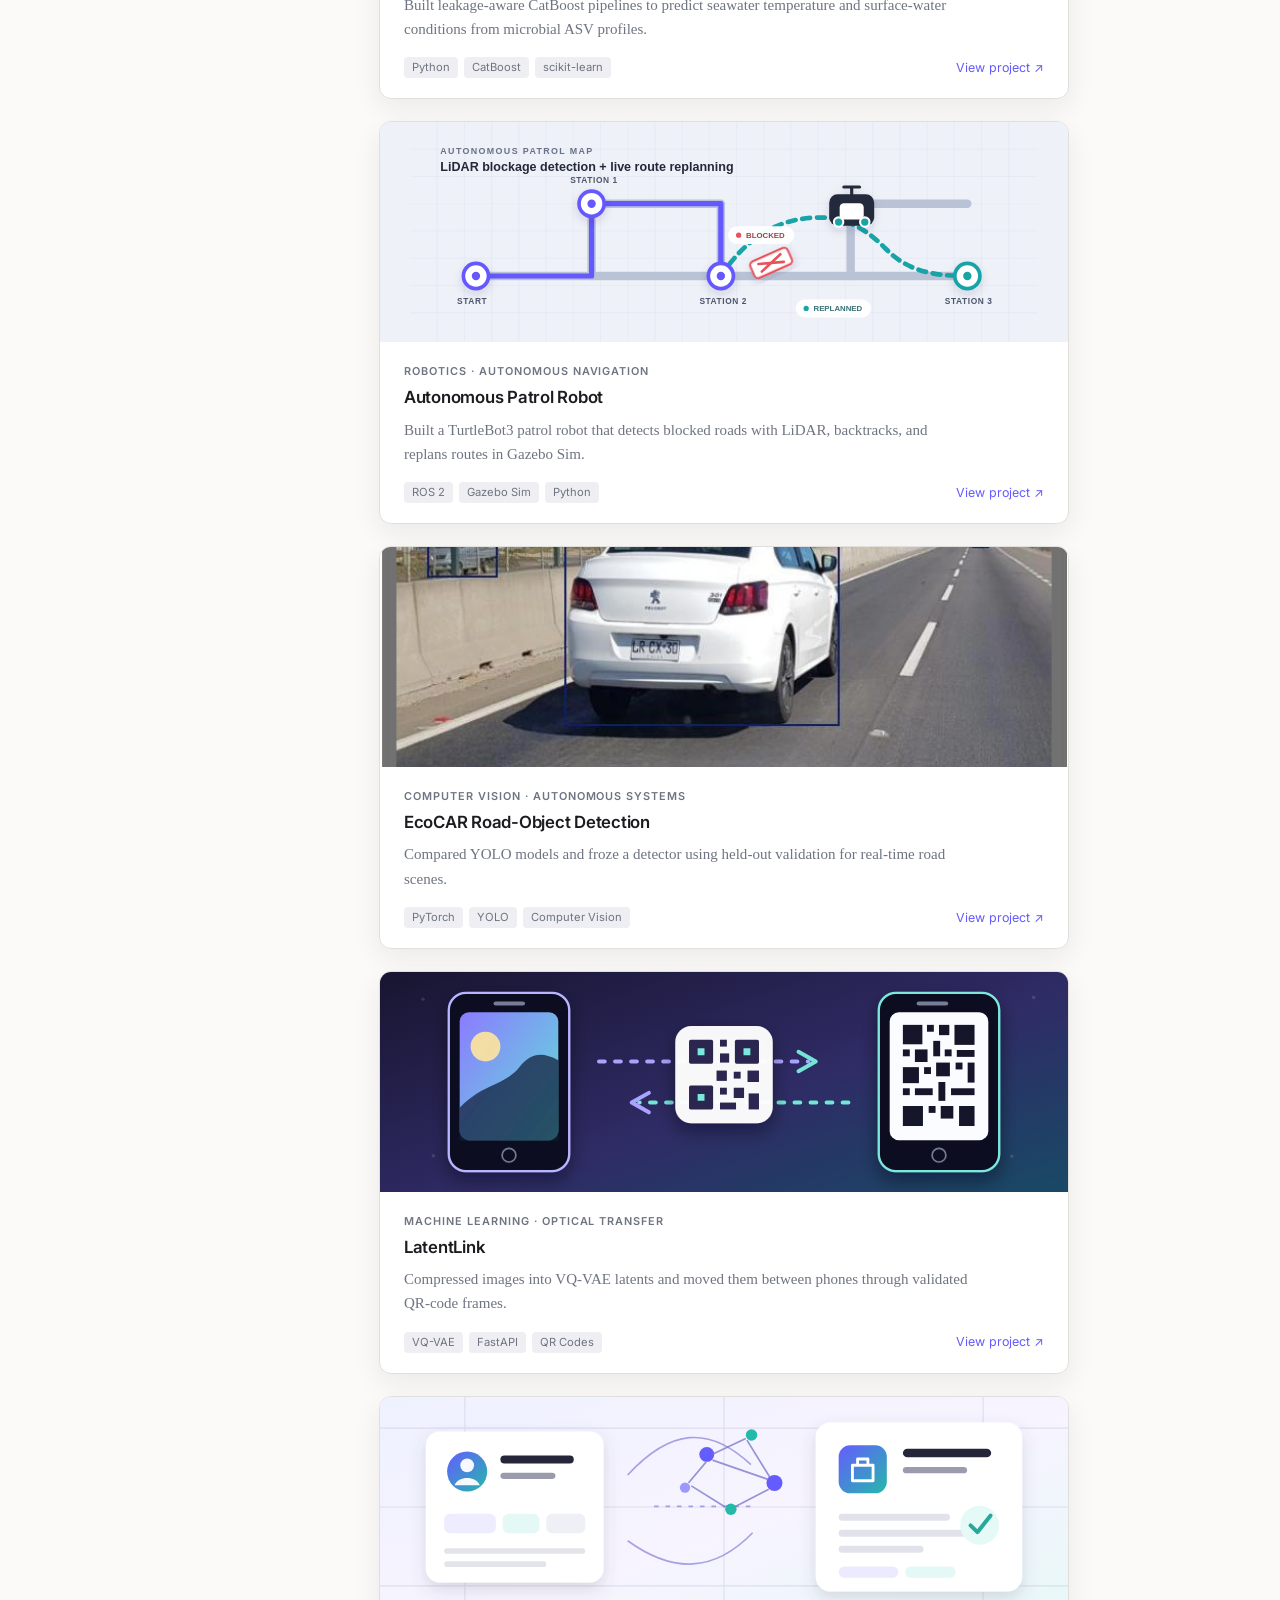
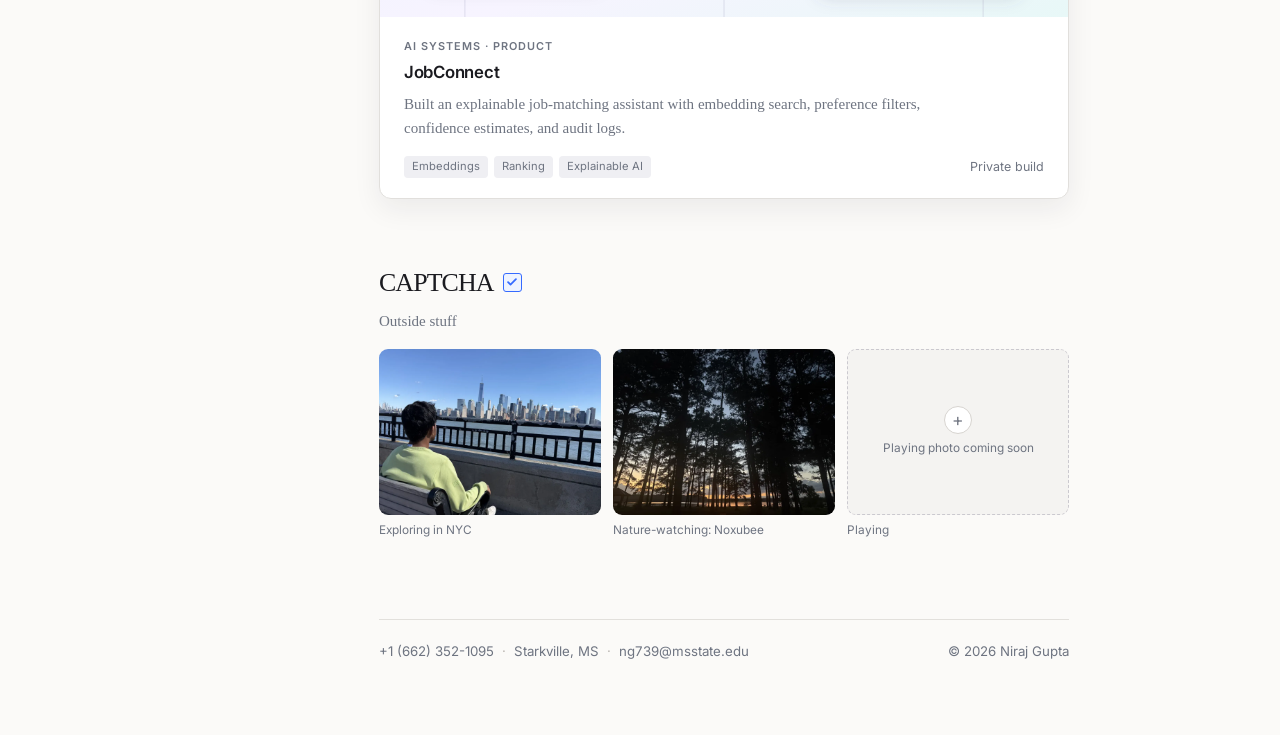
==== commit 0bd68dc7: "Replace and center HPC logo" ====
--- a/index.html
+++ b/index.html
@@ -132,7 +132,7 @@
           </li>
           <li>
             <div class="resume-logo hpc-logo">
-              <img src="assets/hpc2-msu-logo.png" alt="HPC² Collaboratory at Mississippi State University logo" />
+              <img src="assets/hpc-msu-logo.jpg" alt="HPC² Collaboratory at Mississippi State University logo" />
             </div>
             <div>
               <h3>HPC² Collaboratory <span>Mississippi State University</span></h3>
--- a/site.css
+++ b/site.css
@@ -777,7 +777,16 @@
 }
 
 .resume-logo.hpc-logo {
+  overflow: hidden;
   margin-bottom: 8px;
+}
+
+.resume-logo.hpc-logo img {
+  width: 100%;
+  height: 100%;
+  padding: 0;
+  object-fit: cover;
+  object-position: 50% 47%;
 }
 
 .compact-section p {
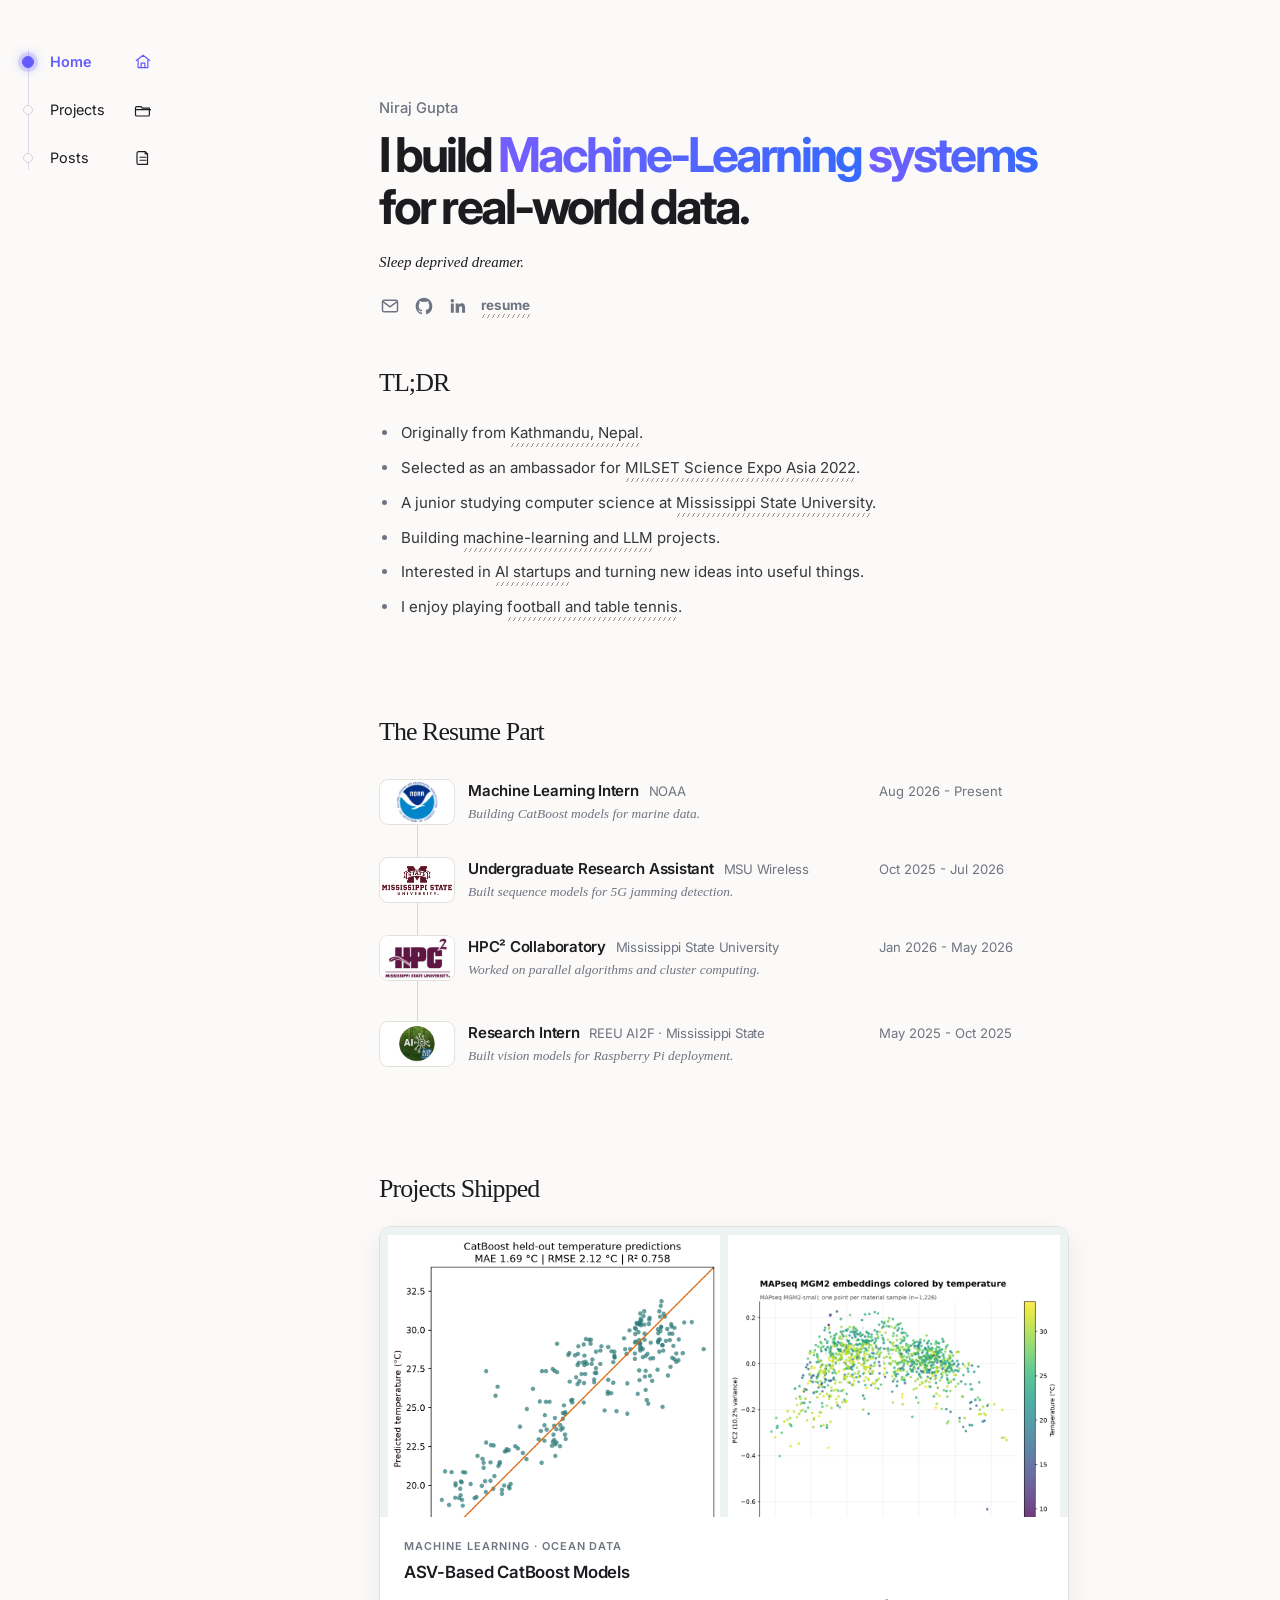
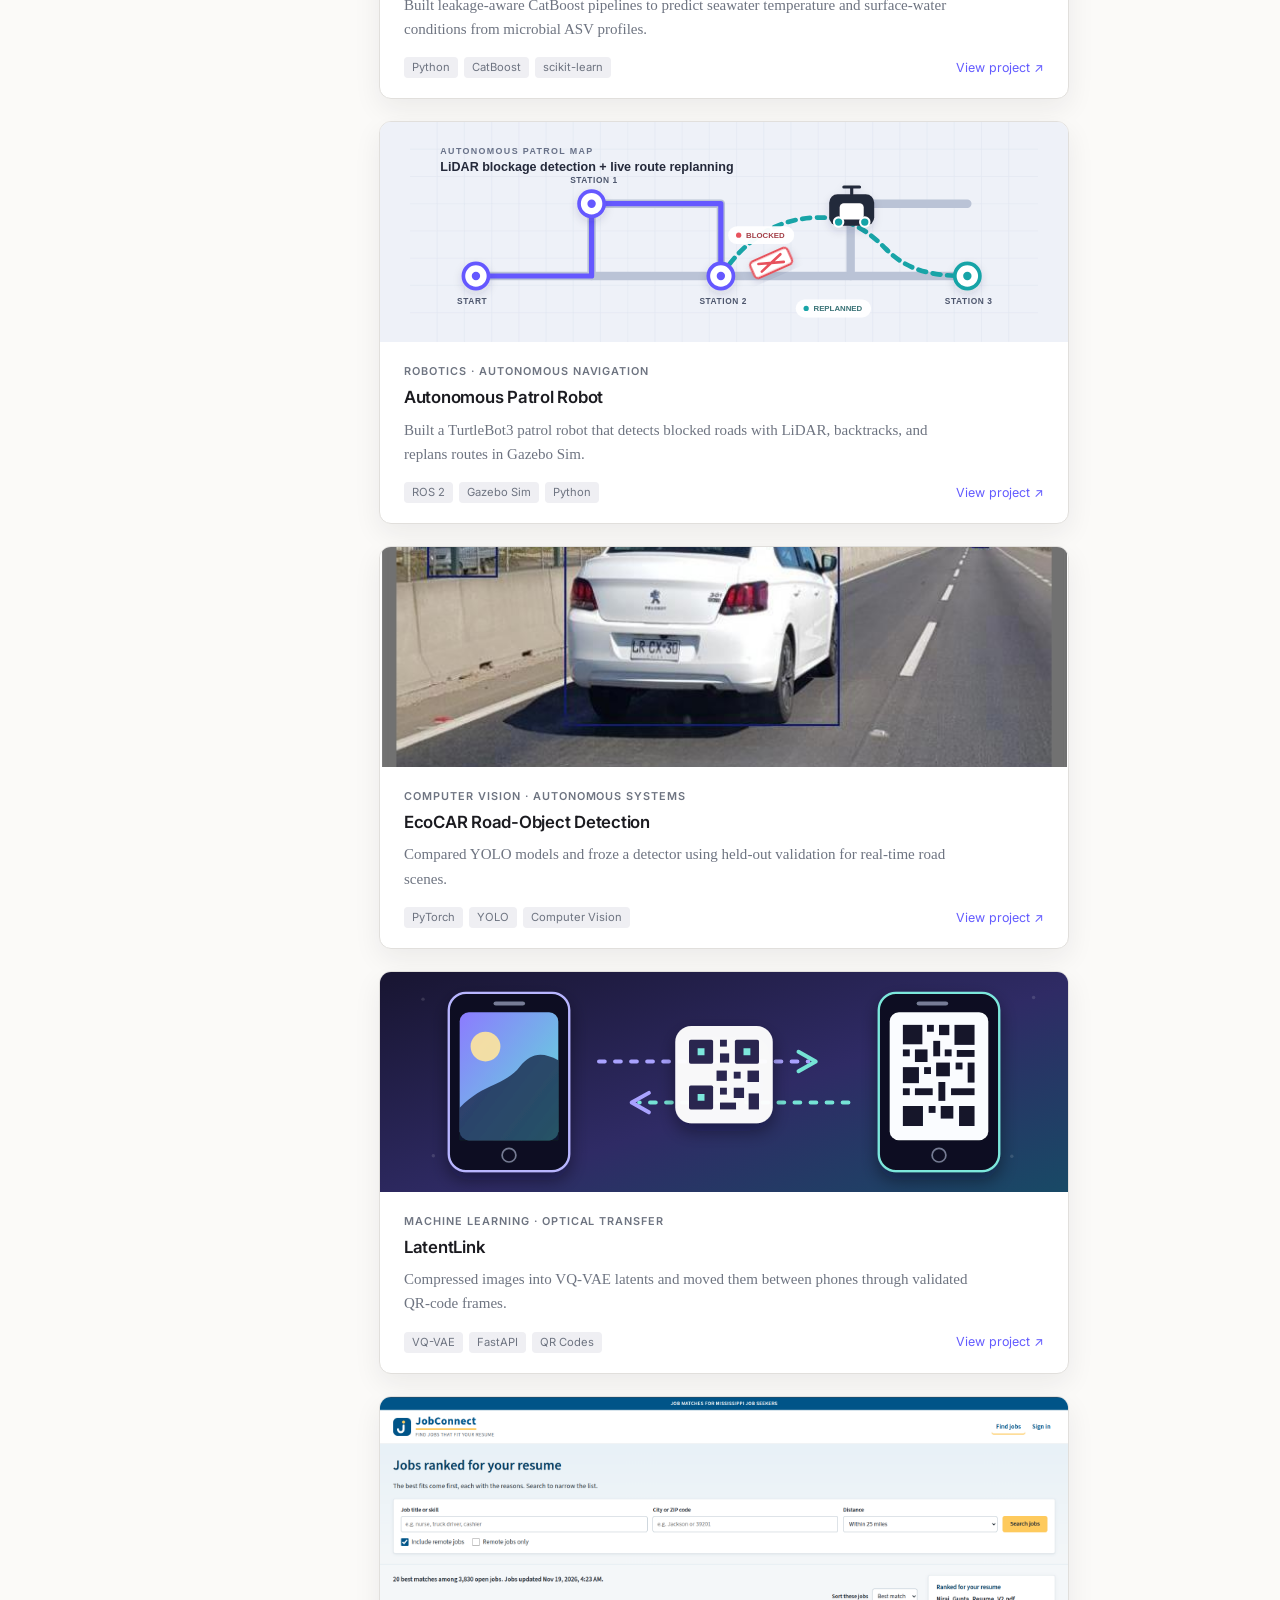
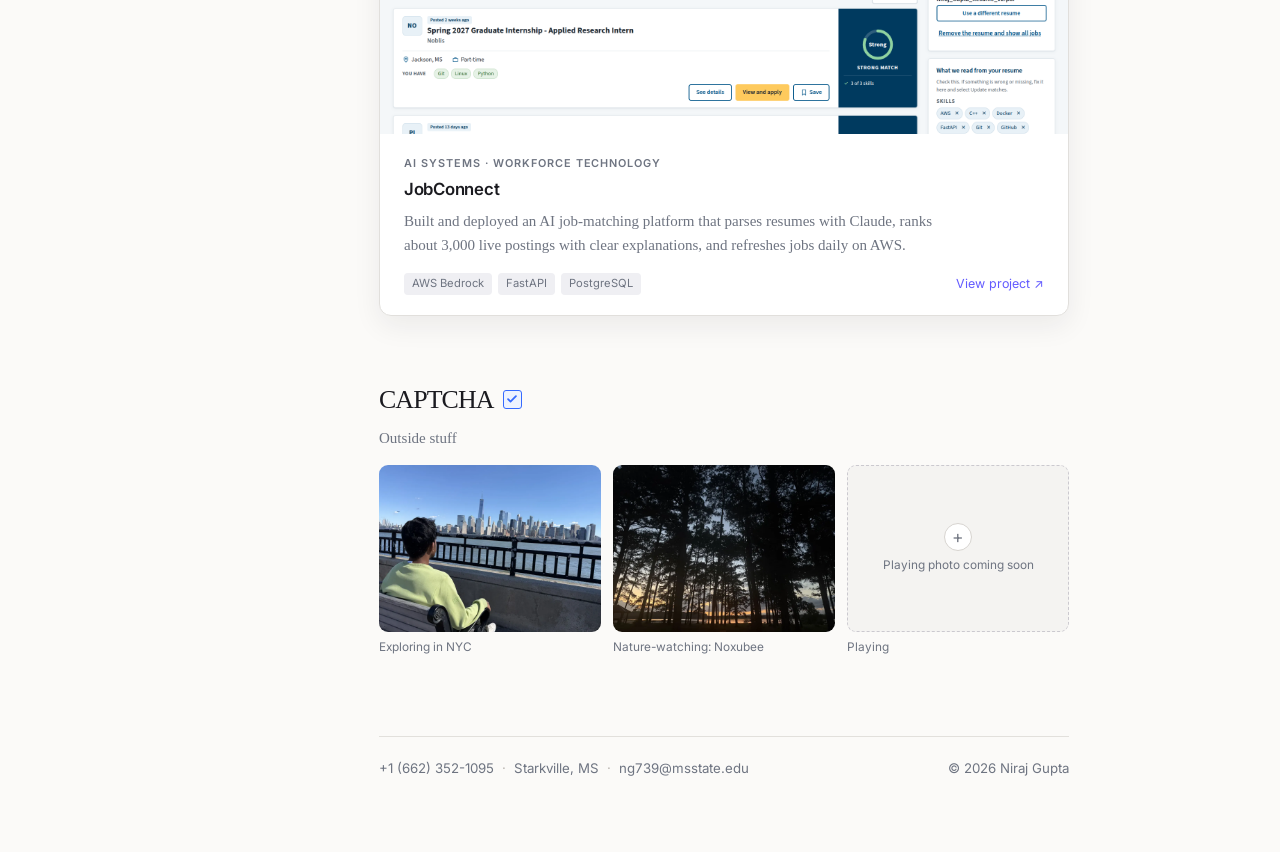
==== commit f0badb15: "Update JobConnect project card" ====
--- a/index.html
+++ b/index.html
@@ -241,23 +241,25 @@
             </a>
           </article>
 
-          <article class="project-card">
-            <div class="project-card-media">
-              <img src="assets/jobconnect-card.svg" alt="Illustration of explainable candidate-to-job matching" decoding="async" />
-            </div>
-            <div class="project-card-body">
-              <p class="project-card-kicker">AI Systems · Product</p>
-              <h3>JobConnect</h3>
-              <p class="project-card-description">Built an explainable job-matching assistant with embedding search, preference filters, confidence estimates, and audit logs.</p>
-              <div class="project-card-footer">
-                <ul class="project-card-tags" aria-label="Technologies">
-                  <li>Embeddings</li>
-                  <li>Ranking</li>
-                  <li>Explainable AI</li>
-                </ul>
-                <span class="project-card-status">Private build</span>
-              </div>
-            </div>
+          <article class="project-card project-card-linkable">
+            <a class="project-card-anchor" href="https://github.com/NirajVerse/Job-Connect" target="_blank" rel="noopener noreferrer" aria-label="View JobConnect project on GitHub">
+              <div class="project-card-media project-card-media-jobconnect">
+                <img src="assets/jobconnect-dashboard.png" alt="JobConnect interface ranking live jobs against an uploaded resume" decoding="async" />
+              </div>
+              <div class="project-card-body">
+                <p class="project-card-kicker">AI Systems · Workforce Technology</p>
+                <h3>JobConnect</h3>
+                <p class="project-card-description">Built and deployed an AI job-matching platform that parses resumes with Claude, ranks about 3,000 live postings with clear explanations, and refreshes jobs daily on AWS.</p>
+                <div class="project-card-footer">
+                  <ul class="project-card-tags" aria-label="Technologies">
+                    <li>AWS Bedrock</li>
+                    <li>FastAPI</li>
+                    <li>PostgreSQL</li>
+                  </ul>
+                  <span class="project-card-cta">View project ↗</span>
+                </div>
+              </div>
+            </a>
           </article>
         </div>
       </section>
--- a/site.css
+++ b/site.css
@@ -467,6 +467,22 @@
   object-fit: contain;
 }
 
+.project-card-media-jobconnect {
+  position: relative;
+  height: auto;
+  aspect-ratio: 1838 / 900;
+  background: #eaf3f8;
+}
+
+.project-card-media-jobconnect img {
+  position: absolute;
+  inset-block-start: -17%;
+  inset-inline-start: -3.59%;
+  width: 104.46%;
+  height: auto;
+  max-width: none;
+}
+
 @media (max-width: 520px) {
   .project-card-media-asv {
     grid-template-columns: 1fr;
@@ -701,7 +717,7 @@
   position: relative;
   z-index: 1;
   display: grid;
-  grid-template-columns: 76px minmax(0, 1fr) auto;
+  grid-template-columns: 76px minmax(0, 1fr) 130px;
   gap: 13px;
   align-items: start;
   padding: 10px 0;
@@ -777,16 +793,20 @@
 }
 
 .resume-logo.hpc-logo {
+  position: relative;
   overflow: hidden;
   margin-bottom: 8px;
 }
 
 .resume-logo.hpc-logo img {
-  width: 100%;
-  height: 100%;
+  position: absolute;
+  inset-block-start: -14px;
+  inset-inline-start: 50%;
+  inline-size: 100%;
+  block-size: auto;
+  max-inline-size: none;
   padding: 0;
-  object-fit: cover;
-  object-position: 50% 47%;
+  transform: translateX(-50%);
 }
 
 .compact-section p {
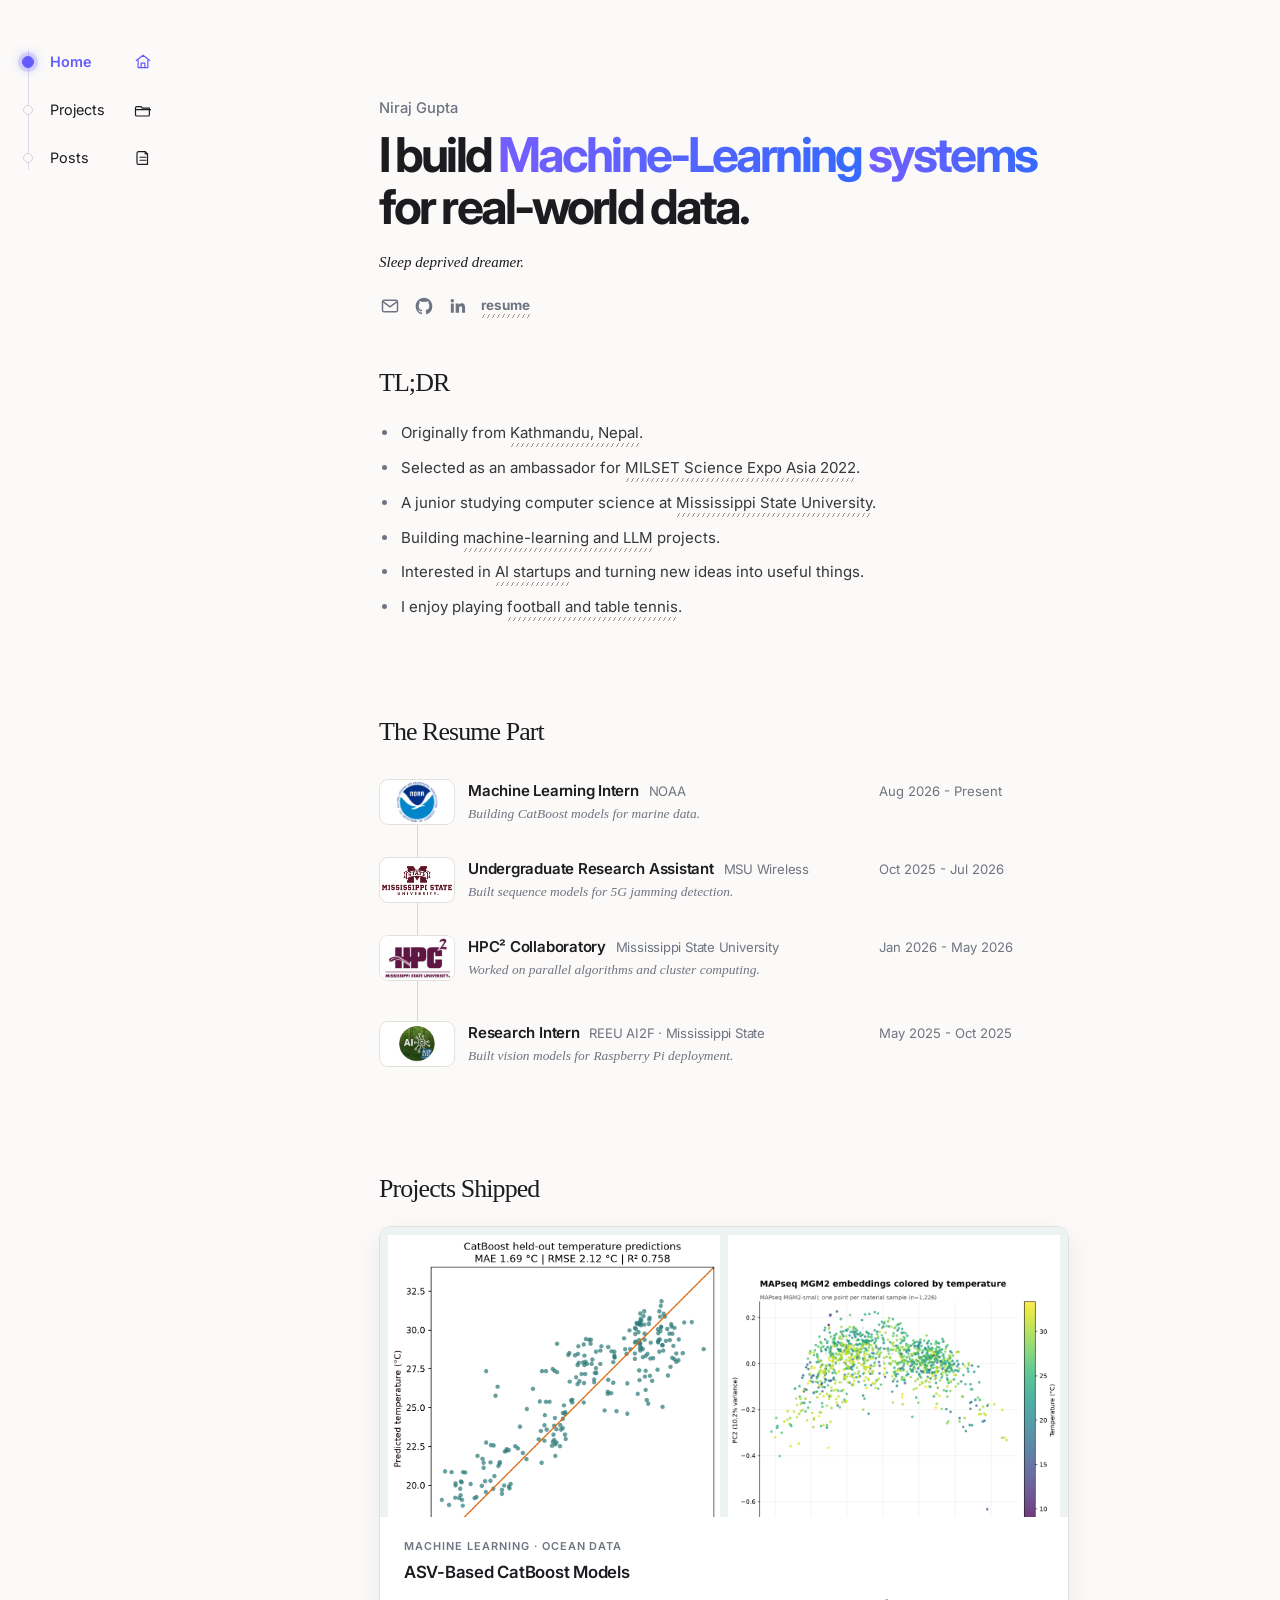
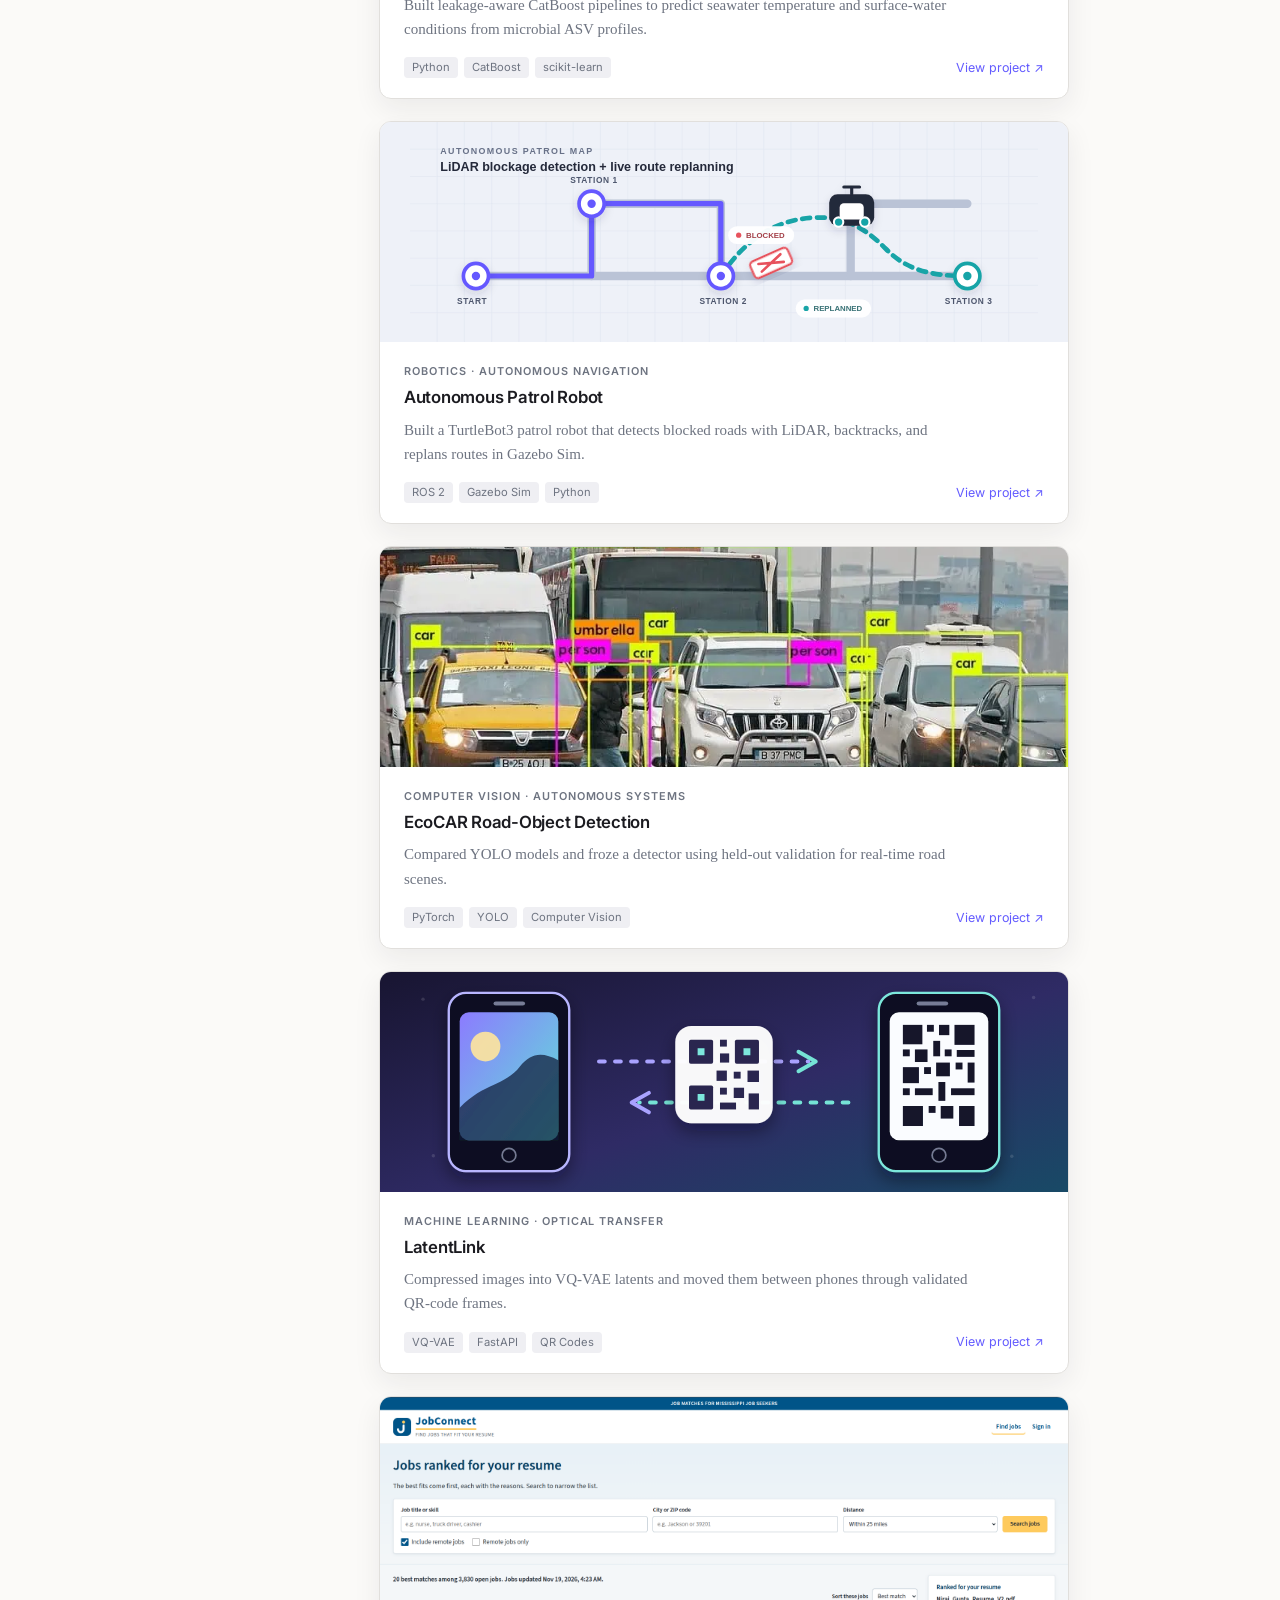
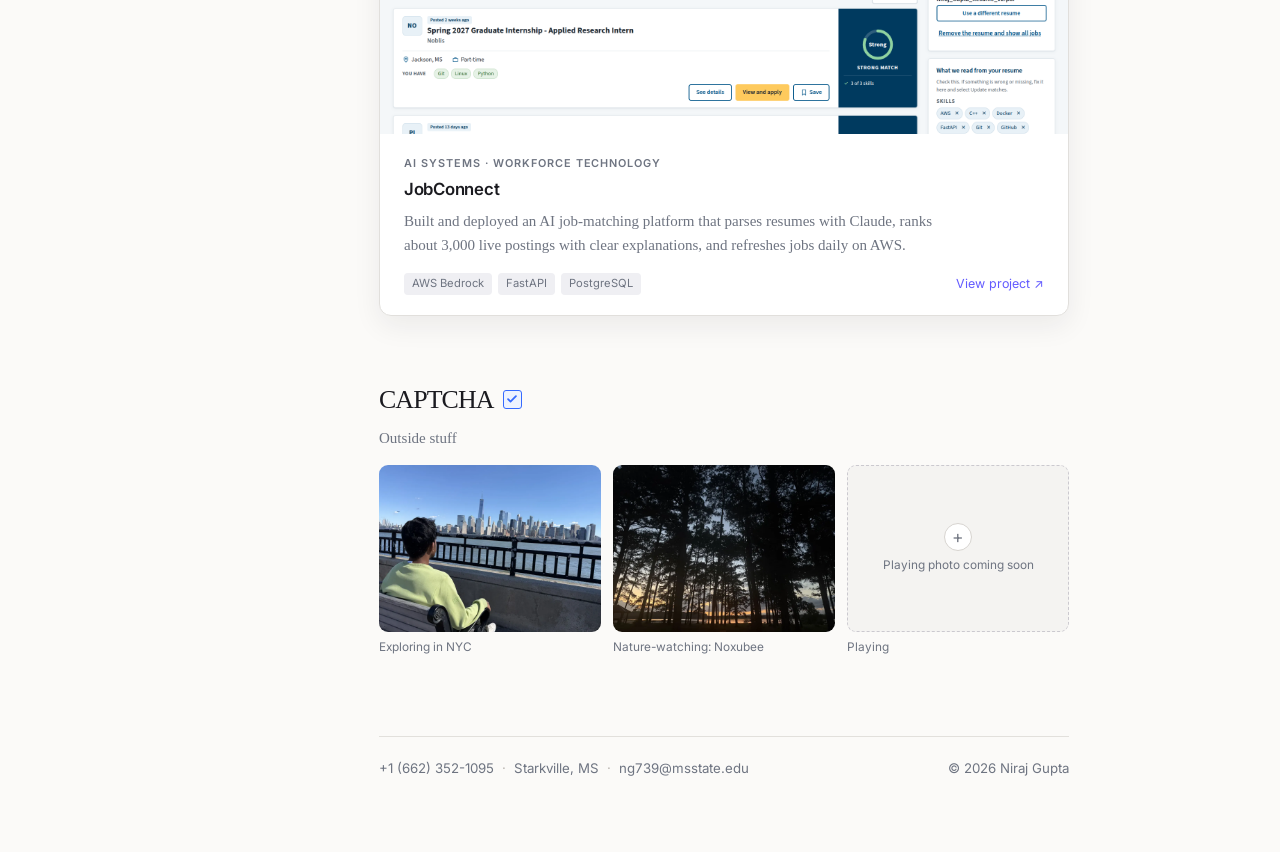
==== commit 6068f184: "Replace EcoCAR project image" ====
--- a/index.html
+++ b/index.html
@@ -202,7 +202,7 @@
           <article class="project-card project-card-linkable">
             <a class="project-card-anchor" href="https://github.com/NirajVerse/yolo_car_road_detection" target="_blank" rel="noopener noreferrer" aria-label="View EcoCAR Road-Object Detection project on GitHub">
               <div class="project-card-media project-card-media-road">
-                <img src="assets/ecocar-detection-card.jpg" alt="YOLO road-object detections on a driving scene" decoding="async" />
+                <img src="assets/ecocar-road-detection.png" alt="YOLO detections identifying vehicles, pedestrians, and an umbrella in traffic" loading="lazy" decoding="async" />
               </div>
               <div class="project-card-body">
                 <p class="project-card-kicker">Computer Vision · Autonomous Systems</p>
--- a/site.css
+++ b/site.css
@@ -441,7 +441,7 @@
 }
 
 .project-card-media-road img {
-  object-position: 50% 45%;
+  object-position: 50% 38%;
 }
 
 .project-card-media-asv {
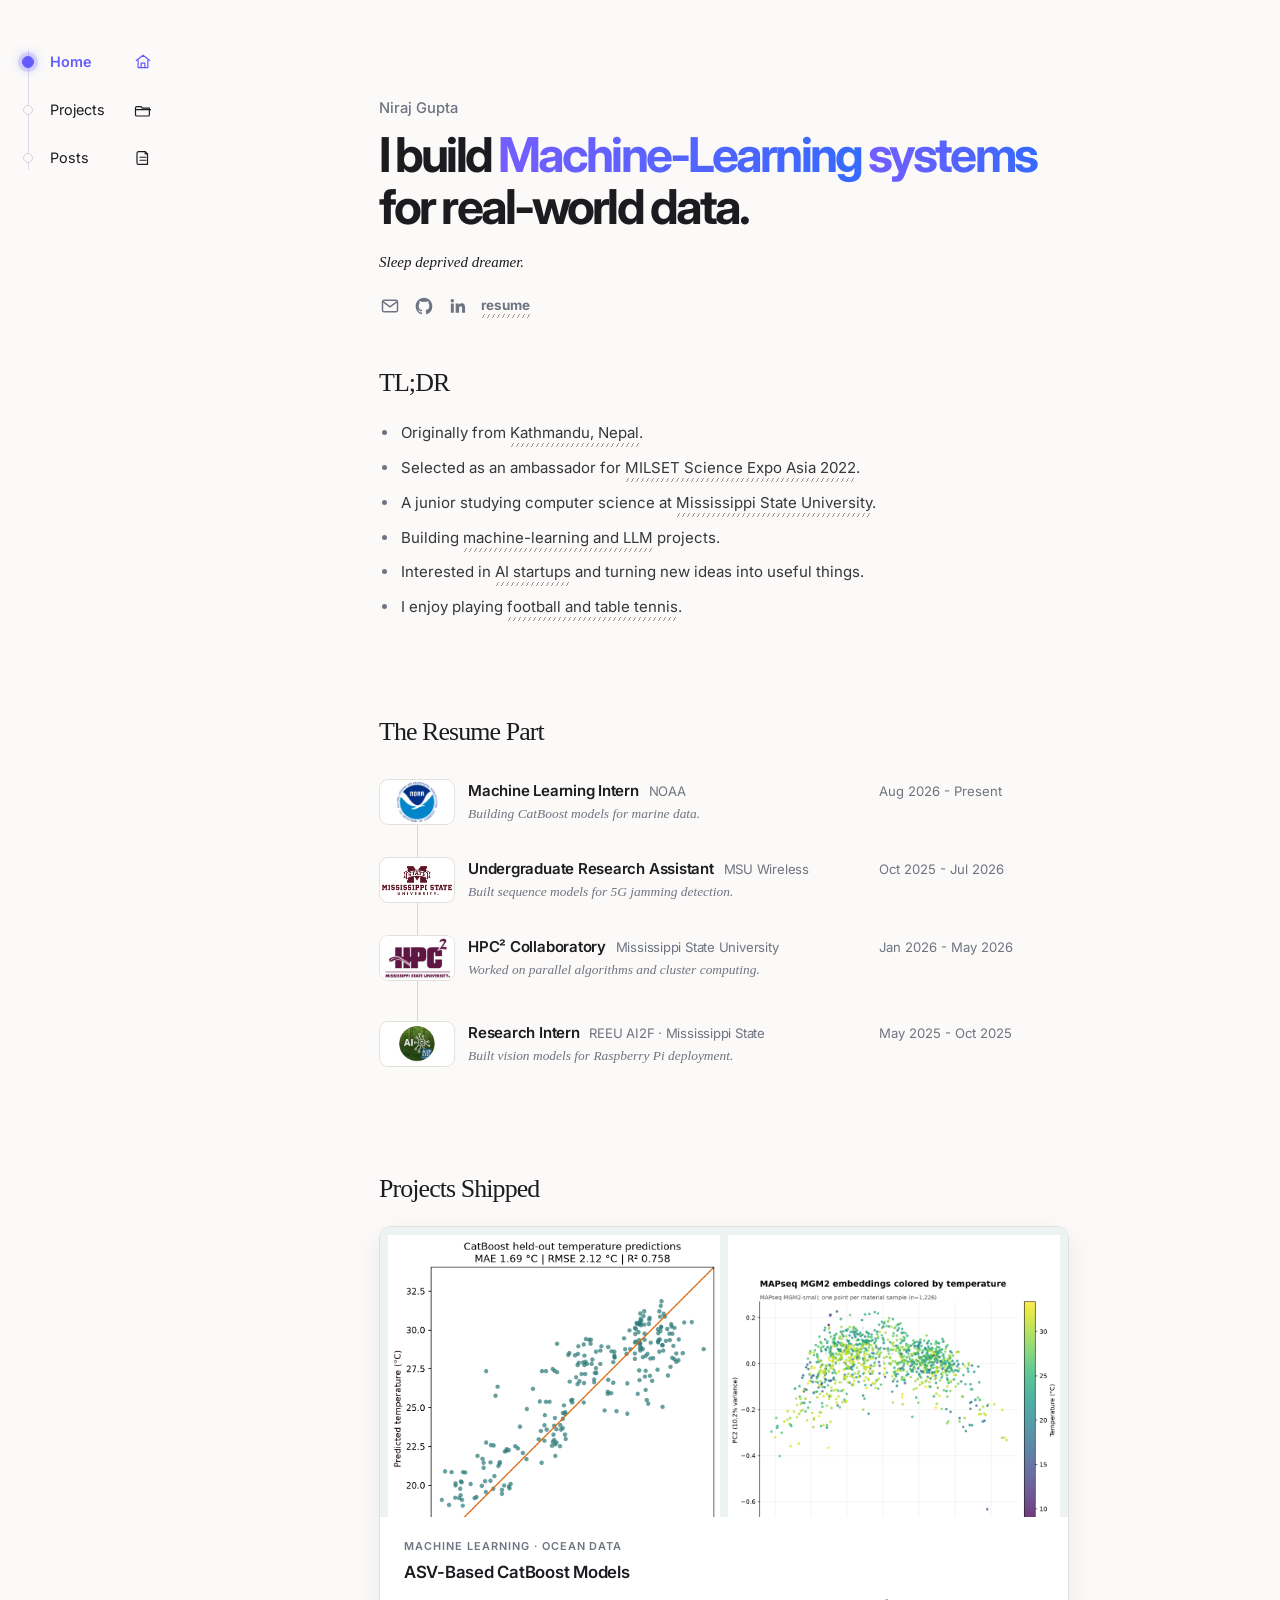
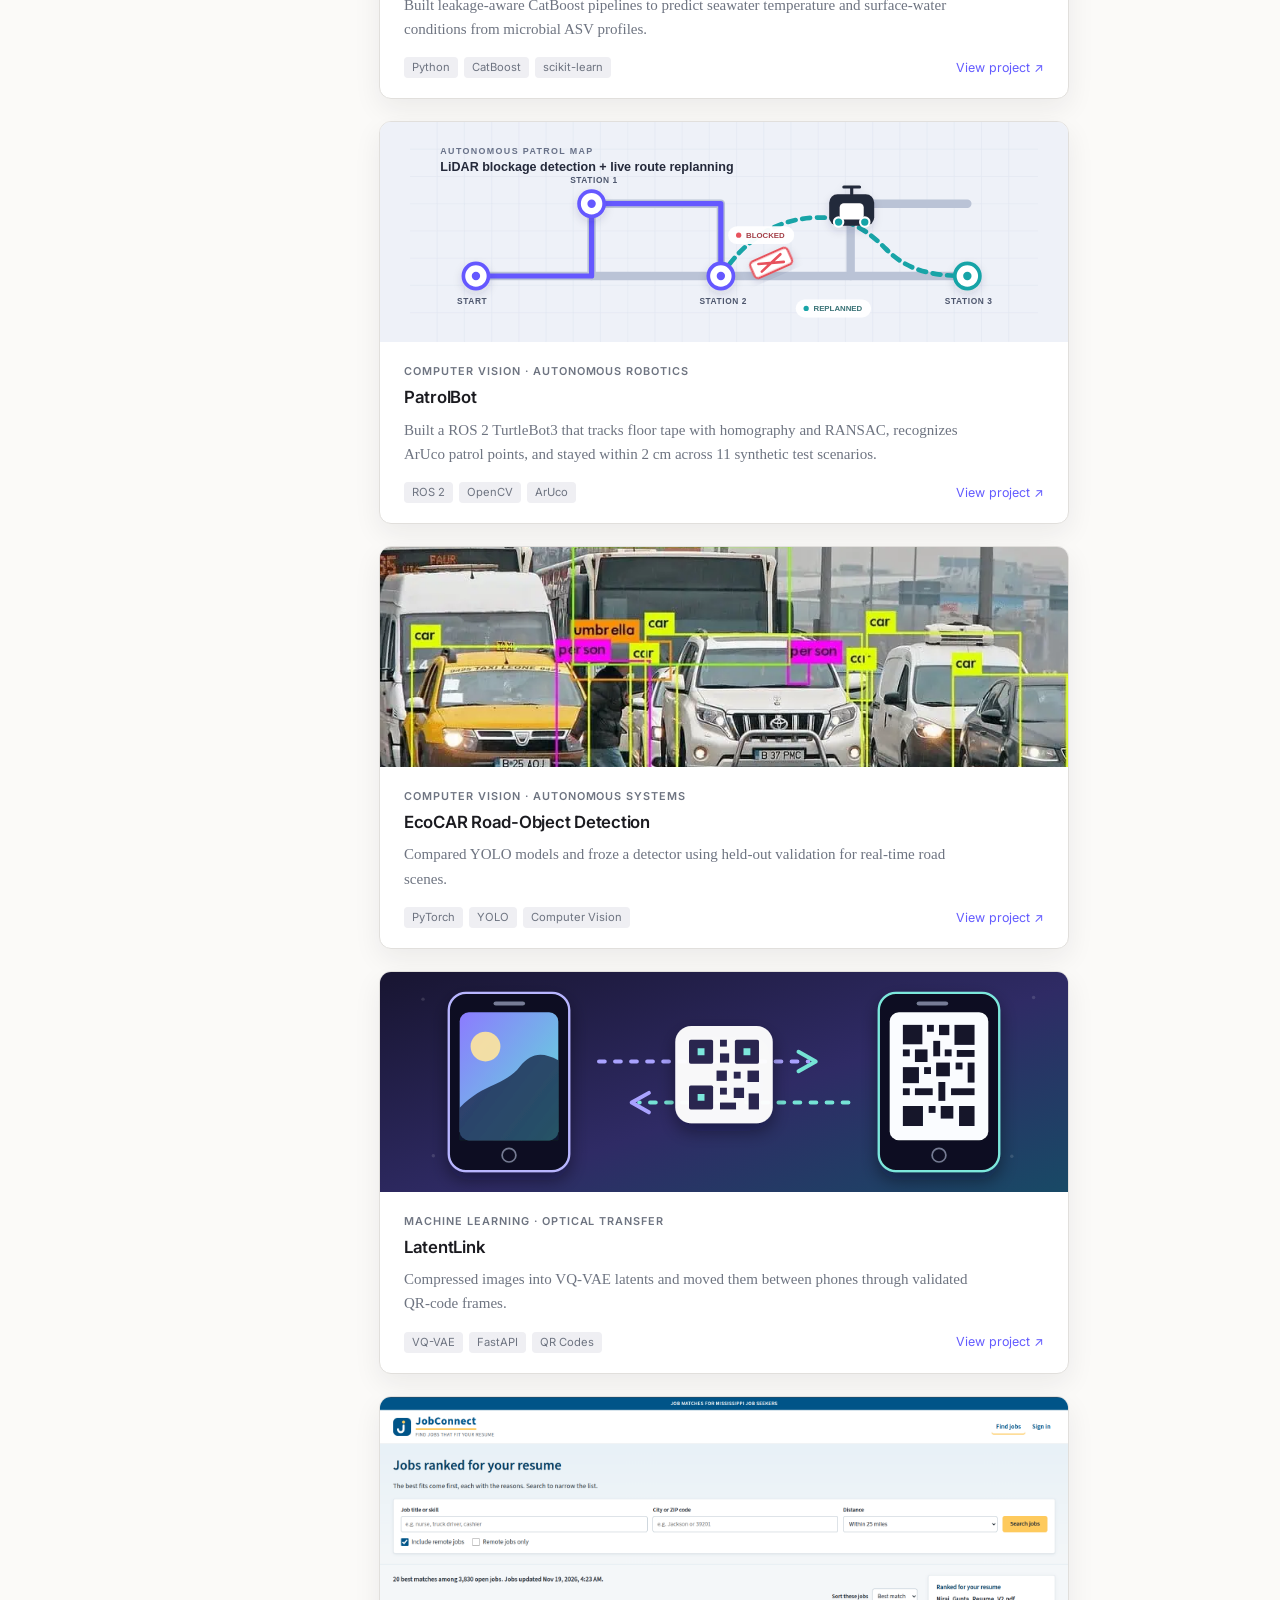
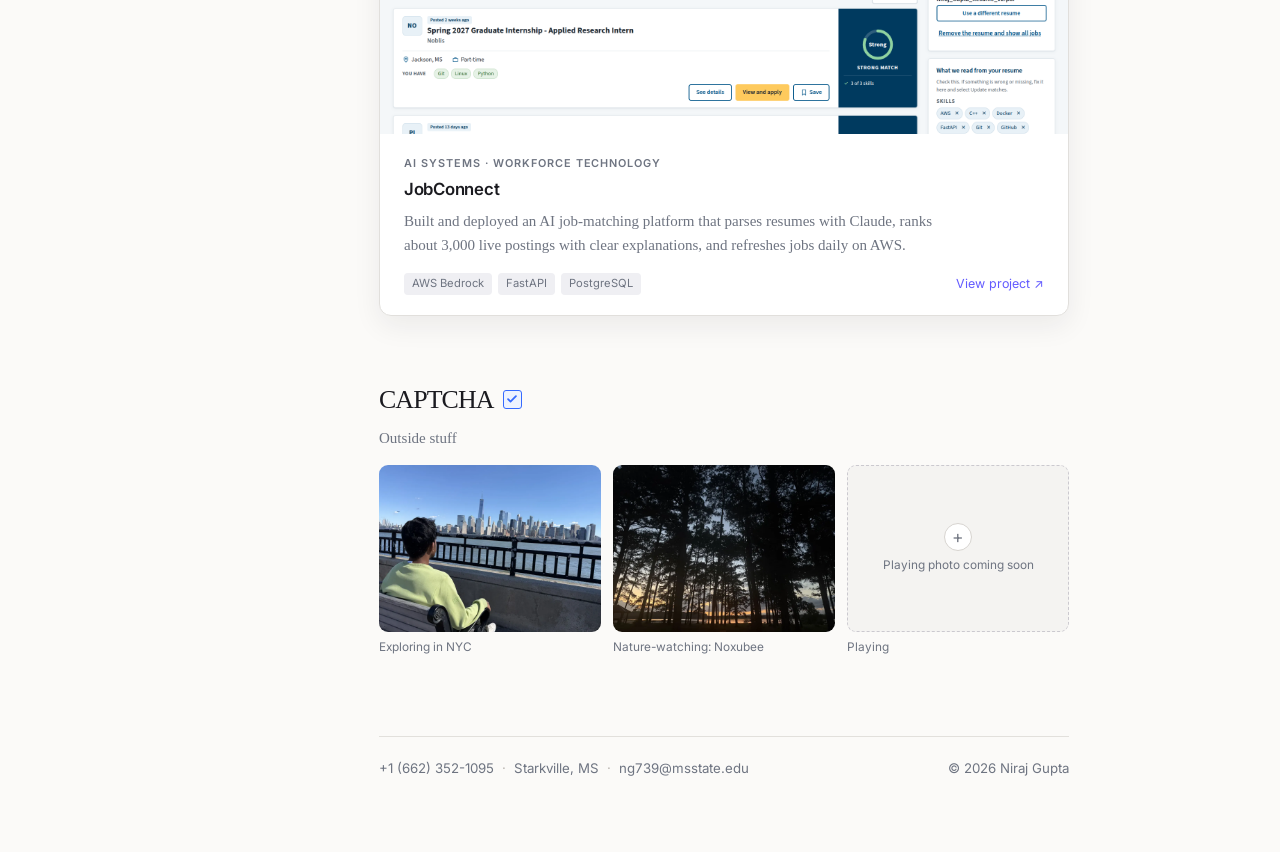
==== commit e3a6d9e1: "Update PatrolBot project details" ====
--- a/index.html
+++ b/index.html
@@ -179,19 +179,19 @@
           </article>
 
           <article class="project-card project-card-linkable">
-            <a class="project-card-anchor" href="https://github.com/NirajVerse/autonomous_patrol_robot" target="_blank" rel="noopener noreferrer" aria-label="View Autonomous Patrol Robot project on GitHub">
+            <a class="project-card-anchor" href="https://github.com/NirajVerse/autonomous_patrol_robot" target="_blank" rel="noopener noreferrer" aria-label="View PatrolBot project on GitHub">
               <div class="project-card-media project-card-media-robot">
-                <img src="assets/autonomous-patrol-card.svg" alt="Patrol route diagram showing stations, a blocked road, and an autonomous replanned path" decoding="async" />
-              </div>
-              <div class="project-card-body">
-                <p class="project-card-kicker">Robotics · Autonomous Navigation</p>
-                <h3>Autonomous Patrol Robot</h3>
-                <p class="project-card-description">Built a TurtleBot3 patrol robot that detects blocked roads with LiDAR, backtracks, and replans routes in Gazebo Sim.</p>
+                <img src="assets/autonomous-patrol-card.svg" alt="PatrolBot route diagram showing patrol points, a blocked road, and an autonomous replanned path" decoding="async" />
+              </div>
+              <div class="project-card-body">
+                <p class="project-card-kicker">Computer Vision · Autonomous Robotics</p>
+                <h3>PatrolBot</h3>
+                <p class="project-card-description">Built a ROS 2 TurtleBot3 that tracks floor tape with homography and RANSAC, recognizes ArUco patrol points, and stayed within 2 cm across 11 synthetic test scenarios.</p>
                 <div class="project-card-footer">
                   <ul class="project-card-tags" aria-label="Technologies">
                     <li>ROS 2</li>
-                    <li>Gazebo Sim</li>
-                    <li>Python</li>
+                    <li>OpenCV</li>
+                    <li>ArUco</li>
                   </ul>
                   <span class="project-card-cta">View project ↗</span>
                 </div>
